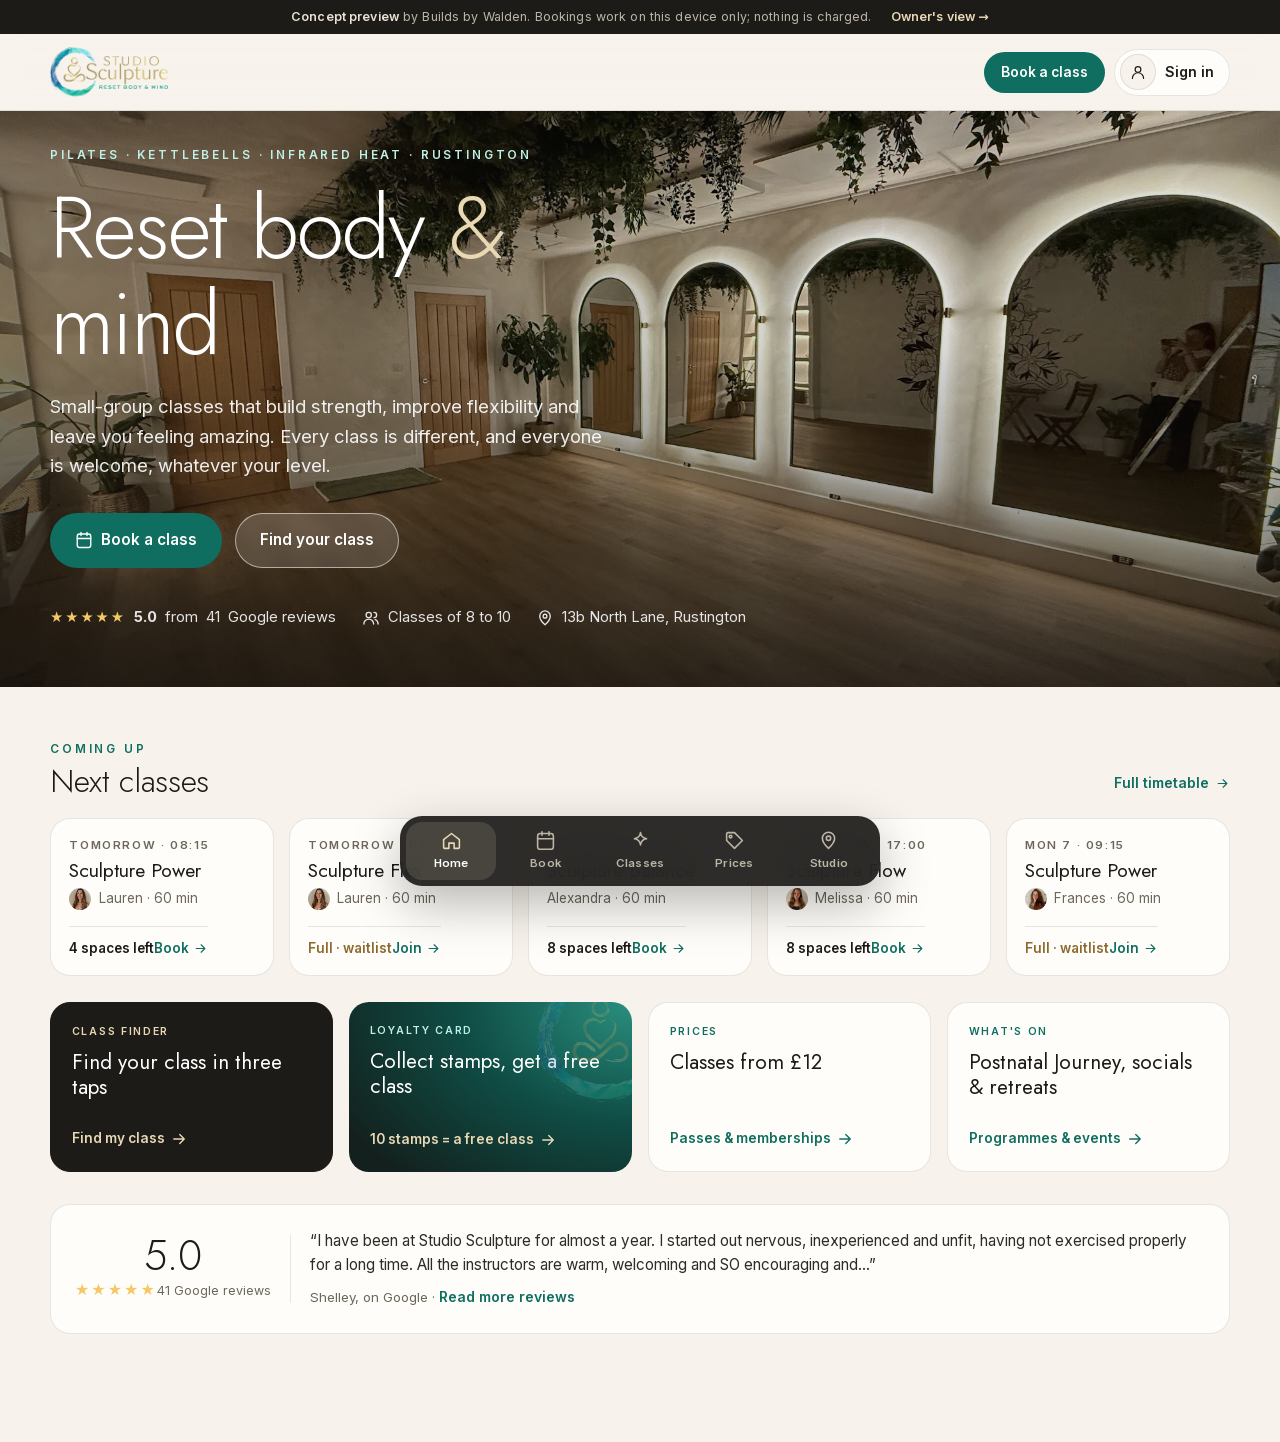
==== studio-sculpture/index.html @ 9a155e44 "Add Studio Sculpture concept preview (unlisted, noindex) Co-Authored-By: Claude Opus 5.5 <noreply@an" ====
<!doctype html>
<html lang="en-GB">
<head>
<meta charset="utf-8">
<meta name="viewport" content="width=device-width,initial-scale=1">
<meta name="robots" content="noindex, nofollow">
<title>Studio Sculpture | Pilates, Kettlebell &amp; Infrared Classes in Rustington</title>
<meta name="description" content="Small-group Pilates, kettlebell and infrared heat classes at Studio Sculpture, 13b North Lane, Rustington. Book online, track your loyalty card and find the right class for you.">
<meta name="theme-color" content="#f7f3ec">
<meta name="apple-mobile-web-app-capable" content="yes"><meta name="apple-mobile-web-app-status-bar-style" content="default"><meta name="apple-mobile-web-app-title" content="Sculpture">
<link rel="icon" href="img/favicon.png"><link rel="apple-touch-icon" href="img/icon-192.png"><link rel="manifest" href="manifest.webmanifest">
<link rel="preload" as="font" href="fonts/jost-latin.woff2" type="font/woff2" crossorigin><link rel="preload" as="font" href="fonts/inter-latin.woff2" type="font/woff2" crossorigin>
<link rel="preload" as="image" href="img/hero-sm.webp" media="(max-width:700px)"><link rel="preload" as="image" href="img/hero.webp" media="(min-width:701px)">
<link rel="stylesheet" href="fonts/fonts.css?v=8">
<link rel="stylesheet" href="styles.css?v=19">
</head>
<body class="tabbed">
<svg width="0" height="0" style="position:absolute" aria-hidden="true">
  <symbol id="i-cal" viewBox="0 0 24 24"><rect x="3" y="4" width="18" height="18" rx="3"/><path d="M16 2v4M8 2v4M3 10h18"/></symbol>
  <symbol id="i-pin" viewBox="0 0 24 24"><path d="M12 21s-7-6.2-7-11.5A7 7 0 0 1 19 9.5C19 14.8 12 21 12 21z"/><circle cx="12" cy="9.5" r="2.5"/></symbol>
  <symbol id="i-phone" viewBox="0 0 24 24"><path d="M5 4h4l2 5-2.5 1.5a11 11 0 0 0 5 5L15 13l5 2v4a2 2 0 0 1-2 2A16 16 0 0 1 3 6a2 2 0 0 1 2-2"/></symbol>
  <symbol id="i-mail" viewBox="0 0 24 24"><rect x="3" y="5" width="18" height="14" rx="2"/><path d="m3 7 9 6 9-6"/></symbol>
  <symbol id="i-flame" viewBox="0 0 24 24"><path d="M12 22c4 0 7-2.7 7-7 0-4.5-4-7-4-11-3 2-5 5-5 8-1.5-1-2-2.5-2-4C6 10 5 12.5 5 15c0 4.3 3 7 7 7z"/></symbol>
  <symbol id="i-users" viewBox="0 0 24 24"><circle cx="9" cy="8" r="3.5"/><path d="M2.5 20a6.5 6.5 0 0 1 13 0M16 4.5a3.5 3.5 0 0 1 0 7M21.5 20a6.5 6.5 0 0 0-4-6"/></symbol>
  <symbol id="i-gift" viewBox="0 0 24 24"><rect x="3" y="8" width="18" height="4" rx="1"/><path d="M12 8v13M5 12v9h14v-9M12 8S10.5 3 8 3.5 7 8 12 8zm0 0s1.5-5 4-4.5S17 8 12 8z"/></symbol>
  <symbol id="i-star" viewBox="0 0 24 24"><path d="m12 3 2.7 5.6 6.1.8-4.5 4.2 1.1 6-5.4-3-5.4 3 1.1-6L3.2 9.4l6.1-.8z"/></symbol>
  <symbol id="i-check" viewBox="0 0 24 24"><path d="m5 12 5 5 9-10"/></symbol>
  <symbol id="i-x" viewBox="0 0 24 24"><path d="M6 6l12 12M18 6 6 18"/></symbol>
  <symbol id="i-clock" viewBox="0 0 24 24"><circle cx="12" cy="12" r="9"/><path d="M12 7v5l3 2"/></symbol>
  <symbol id="i-arrow" viewBox="0 0 24 24"><path d="M5 12h14M13 6l6 6-6 6"/></symbol>
  <symbol id="i-insta" viewBox="0 0 24 24"><rect x="3" y="3" width="18" height="18" rx="5"/><circle cx="12" cy="12" r="4"/><circle cx="17.5" cy="6.5" r="1" fill="currentColor"/></symbol>
  <symbol id="i-baby" viewBox="0 0 24 24"><circle cx="12" cy="7" r="3.5"/><path d="M6 21v-3a6 6 0 0 1 12 0v3"/></symbol>
  <symbol id="i-wave" viewBox="0 0 24 24"><path d="M3 16c3 0 3-3 6-3s3 3 6 3 3-3 6-3M3 10c3 0 3-3 6-3s3 3 6 3 3-3 6-3"/></symbol>
  <symbol id="i-user" viewBox="0 0 24 24"><circle cx="12" cy="8.5" r="3.8"/><path d="M4.5 20.5a7.5 7.5 0 0 1 15 0"/></symbol>
  <symbol id="i-home" viewBox="0 0 24 24"><path d="M3 11 12 4l9 7v9a1 1 0 0 1-1 1h-5v-6H9v6H4a1 1 0 0 1-1-1z"/></symbol>
  <symbol id="i-spark" viewBox="0 0 24 24"><path d="M12 3c.6 4.2 2.8 6.4 7 7-4.2.6-6.4 2.8-7 7-.6-4.2-2.8-6.4-7-7 4.2-.6 6.4-2.8 7-7z"/></symbol>
  <symbol id="i-tag" viewBox="0 0 24 24"><path d="M3 12V4.5A1.5 1.5 0 0 1 4.5 3H12l9 9-9 9z"/><circle cx="7.5" cy="7.5" r="1.5"/></symbol>
  <symbol id="i-card" viewBox="0 0 24 24"><rect x="2.5" y="5" width="19" height="14" rx="3"/><circle cx="8" cy="12" r="2"/><circle cx="13" cy="12" r="2"/><path d="M18 11v2"/></symbol>
  <symbol id="i-info" viewBox="0 0 24 24"><path d="M4 21V8l8-5 8 5v13"/><path d="M9 21v-6h6v6"/></symbol>
</svg>

<div class="demo-bar"><span><b>Concept preview</b> by Builds by Walden<span class="hide-sm">. Bookings work on this device only; nothing is charged.</span></span><a href="admin.html">Owner's view →</a></div>

<header class="nav">
  <div class="container nav-inner">
    <a class="brand" href="#home" aria-label="Studio Sculpture home"><img src="img/logo.webp" alt="Studio Sculpture: reset body &amp; mind" width="1400" height="591"></a>
    <div class="nav-actions">
      <a class="btn btn-primary btn-sm" href="#book">Book a class</a>
      <button class="acct-btn" id="acct-btn" type="button"><span class="av" id="acct-av"><svg class="ic"><use href="#i-user"/></svg></span><span class="nm" id="acct-name">Sign in</span></button>
    </div>
  </div>
</header>

<main id="top">

<!-- HOME -->
<section class="page on" id="page-home" data-page="home">
<section class="hero short guest-only">
  <picture><source media="(max-width:700px)" srcset="img/hero-sm.webp"><img src="img/hero.webp" alt="Inside Studio Sculpture: white arches, hanging greenery and a warm wooden floor" fetchpriority="high" decoding="async"></picture>
  <div class="container hero-content">
    <span class="eyebrow">Pilates · Kettlebells · Infrared heat · Rustington</span>
    <h1>Reset body <em>&amp;</em> mind</h1>
    <p>Small-group classes that build strength, improve flexibility and leave you feeling amazing. Every class is different, and everyone is welcome, whatever your level.</p>
    <div class="hero-ctas"><a class="btn btn-primary" href="#book"><svg class="ic"><use href="#i-cal"/></svg>Book a class</a><a class="btn btn-light" href="#classes/finder">Find your class</a></div>
    <div class="hero-meta">
      <span><span class="stars">★★★★★</span> <b id="hero-rating">5.0</b> from <span id="hero-reviews">41</span> Google reviews</span>
      <span><svg class="ic"><use href="#i-users"/></svg>Classes of 8 to 10</span>
      <span><svg class="ic"><use href="#i-pin"/></svg>13b North Lane, Rustington</span>
    </div>
  </div>
</section>


  <section class="container welcome member-only" id="welcome" aria-label="Your studio"></section>

  <section class="container next" aria-label="Coming up">
    <div class="next-head"><div><span class="eyebrow">Coming up</span><h2>Next classes</h2></div><a class="more" href="#book">Full timetable <svg class="ic"><use href="#i-arrow"/></svg></a></div>
    <div class="next-row" id="next-row"></div>
  </section>
  <div class="container home-tiles guest-only">
    <a class="tile tile-dark" href="#classes/finder"><span class="eyebrow">Class finder</span><b>Find your class in three taps</b><span class="tile-go">Find my class <svg class="ic"><use href="#i-arrow"/></svg></span></a>
    <a class="tile tile-card" href="#prices" id="home-card"><span class="eyebrow" id="home-card-eyebrow">Loyalty card</span><b id="home-card-title">Collect stamps, get a free class</b><span class="tile-go" id="home-card-txt">10 stamps = a free class <svg class="ic"><use href="#i-arrow"/></svg></span></a>
    <a class="tile" href="#prices/packages"><span class="eyebrow">Prices</span><b>Classes from £12</b><span class="tile-go">Passes &amp; memberships <svg class="ic"><use href="#i-arrow"/></svg></span></a>
    <a class="tile" href="#studio/events"><span class="eyebrow">What's on</span><b>Postnatal Journey, socials &amp; retreats</b><span class="tile-go">Programmes &amp; events <svg class="ic"><use href="#i-arrow"/></svg></span></a>
  </div>
  <div class="container home-tiles two member-only">
    <a class="tile tile-dark" href="#classes/finder"><span class="eyebrow">Try something new</span><b>Find your next favourite class</b><span class="tile-go">Get a suggestion <svg class="ic"><use href="#i-arrow"/></svg></span></a>
    <a class="tile" href="#studio/events"><span class="eyebrow">What's on</span><b>Postnatal Journey, socials &amp; retreats</b><span class="tile-go">Programmes &amp; events <svg class="ic"><use href="#i-arrow"/></svg></span></a>
  </div>
  <div class="container guest-only"><div class="home-review" id="home-review"></div></div>
</section>

<!-- BOOK -->
<section class="page" id="page-book" data-page="book">
  <div class="container page-pad">
    <div class="sec-head"><span class="eyebrow">Timetable</span><h1 class="page-title">Book your next session</h1><p class="lead">Live spaces for the next two weeks. Classes fill fast, so if one's full, join the waitlist and we'll move you in if a space opens.</p></div>
    
    <div class="tt-days" id="tt-days"></div>
    <div class="filters" id="tt-filters"></div>
    <div class="tt-list" id="tt-list"></div>
  </div>
</section>

<!-- CLASSES -->
<section class="page" id="page-classes" data-page="classes">
  <div class="container page-pad">
    <div class="sec-head"><span class="eyebrow">Classes</span><h1 class="page-title">Something for every body</h1><p class="lead">No two sessions are ever the same. Pilates-inspired flow, kettlebell strength, and full-body burns under infrared heat, all in small groups.</p></div>
    
    <button class="quiz-cta" id="quiz-open" type="button"><span class="qc-ic"><svg class="ic"><use href="#i-spark"/></svg></span><span><b>Not sure where to start?</b><small>Find your class in three taps</small></span><svg class="ic qc-arrow"><use href="#i-arrow"/></svg></button>
    <div class="filters" id="class-filters"></div>
    <div class="class-grid" id="class-grid"></div>
  </div>
</section>

<!-- PRICES & REWARDS -->
<section class="page" id="page-prices" data-page="prices">
  <div class="container page-pad">
    <div class="sec-head"><span class="eyebrow">Prices &amp; rewards</span><h1 class="page-title">Simple, honest prices</h1><p class="lead">Pay as you go and collect stamps, or save with a package. Cancel up to 12 hours before a class and the credit is yours to use again.</p></div>
    <div class="seg" id="rw-tabs"><button data-rw="single" class="on" type="button">Pay as you go</button><button data-rw="package" type="button">Packages</button></div>

    <div class="rw on" data-rw="single"><div class="loyal">
      <div>
        <div class="payg"><div><h3>Single class</h3><small>Any class on the timetable</small></div><div class="amt">£12</div></div>
        <div class="perks">
          <div class="perk"><div class="pi"><svg class="ic"><use href="#i-star"/></svg></div><div><b>A stamp every class</b><span>Added to your digital card the moment you book.</span></div></div>
          <div class="perk"><div class="pi"><svg class="ic"><use href="#i-gift"/></svg></div><div><b id="loy-reward">10 stamps = a free class</b><span>Use it on any class you like.</span></div></div>
          <div class="perk"><div class="pi"><svg class="ic"><use href="#i-users"/></svg></div><div><b>Bring a friend</b><span id="loy-ref">Share your code and you'll get a free class when your friend books their first class.</span></div></div>
        </div>
        <div class="row" style="margin-top:1.6rem"><a class="btn btn-primary" href="#book">Book a class</a><button class="btn btn-ghost" id="loy-cta" type="button">Create your free account</button></div>
      </div>
      <div><div class="lcard" id="showcase-card"></div></div>
    </div></div>

    <div class="rw" data-rw="package">
      <div class="price-grid pk" id="price-grid"></div>
      <div class="perk" style="margin-top:1.6rem"><div class="pi"><svg class="ic"><use href="#i-users"/></svg></div><div><b>Bring a friend</b><span id="loy-ref2">Share your code and you'll get a free class when your friend books their first class.</span></div></div>
    </div>
    <p class="price-note">Sculpture Junior classes are £11. Gift a pass to someone you love: ask us at the studio.</p>
  </div>
</section>

<!-- MY CARD (signed in) -->
<section class="page" id="page-me" data-page="me">
  <div class="container page-pad" id="me"></div>
</section>

<!-- STUDIO -->
<section class="page" id="page-studio" data-page="studio">
  <div class="container page-pad">
    <div class="sec-head"><span class="eyebrow">The studio</span><h1 class="page-title">Studio Sculpture</h1></div>
    <div class="subtabs" id="subtabs"><button data-sub="story" class="on" type="button">Our story</button><button data-sub="team" type="button">Team</button><button data-sub="events" type="button">Events</button><button data-sub="reviews" type="button">Reviews</button><button data-sub="visit" type="button">Visit &amp; FAQ</button></div>
    <div class="sub on" data-sub="story">
      <div class="about">
        <div class="about-photos">
          <img class="a1" src="img/teaching.webp" alt="An instructor leading a class with the doors open onto the field" loading="lazy">
          <img class="a2" src="img/mirror-kettlebells.webp" alt="Members lifting kettlebells by the arched mirrors" loading="lazy">
        </div>
        <div>
          <span class="eyebrow">Our story</span>
          <h2 style="font-size:clamp(2rem,4vw,2.9rem);font-weight:300">Move better, feel better</h2>
          <div class="gold-rule"></div>
          <p class="lead">Studio Sculpture was created by Fran after having her three children, when the gym had started to feel like something she had to do. She trained in Pilates and kettlebells to build a method that combines strength, control and flow.</p>
          <blockquote>“It began with free sessions on the beach, and grew into the studio and community it is today. To go from I have to, to I want to.”</blockquote>
          <div class="stat-row">
            <div class="stat"><b id="stat-members">864</b><span>Happy members</span></div>
            <div class="stat"><b id="stat-classes">14</b><span>Class types</span></div>
            <div class="stat"><b>5.0</b><span>On Google</span></div>
          </div>
        </div>
      </div>
      <div class="gallery">
        <img class="g-studio" src="img/hero.webp" alt="The studio's white arches and greenery" loading="lazy">
        <img class="g-lunge" src="img/class-outside.webp" alt="A class lunging with the studio doors open" loading="lazy">
        <img class="g-park" src="img/park-flow.webp" alt="Members flowing on mats outside" loading="lazy">
        <img class="g-floor" src="img/group-floor.webp" alt="Members stretching on the studio floor" loading="lazy">
      </div>
    </div>
    <div class="sub" data-sub="team"><div class="sec-head center"><span class="eyebrow">Meet the team</span><h2>Friendly, knowledgeable, encouraging</h2><p class="lead">Our instructors will support, guide and encourage you throughout your journey.</p></div>
    <div class="team" id="team-grid"></div></div>
    <div class="sub" data-sub="events"><div class="sec-head"><span class="eyebrow">Programmes &amp; events</span><h2>More than a class</h2><p class="lead">From our six-week Postnatal Journey to Soulful Socials and retreats, there's always something happening at the studio.</p></div>
    <div class="events" id="events-grid"></div></div>
    <div class="sub" data-sub="reviews"><div class="sec-head" style="display:flex;justify-content:space-between;align-items:flex-end;gap:1.5rem;flex-wrap:wrap">
      <div><span class="eyebrow">Reviews</span><h2>“My happy place”</h2></div>
      <span class="g-badge"><span class="g">G</span><span><span class="stars">★★★★★</span> <b>5.0</b> · <span id="rev-count">41</span> Google reviews</span></span>
    </div>
    <div class="reviews" id="reviews-grid"></div></div>
    <div class="sub" data-sub="visit"><div class="visit" id="visit">
      <div class="visit-card">
        <h3>Visit the studio</h3>
        <div class="visit-row"><svg class="ic"><use href="#i-pin"/></svg><div><b>13b North Lane</b><br>Rustington, Littlehampton BN16 3PF<br><a id="maps-link" target="_blank" rel="noopener" href="#">Open in Google Maps</a></div></div>
        <div class="visit-row"><svg class="ic"><use href="#i-phone"/></svg><a href="tel:07960862920">07960 862920</a></div>
        <div class="visit-row"><svg class="ic"><use href="#i-mail"/></svg><a href="mailto:ssculpture24@gmail.com">ssculpture24@gmail.com</a></div>
        <div class="visit-row"><svg class="ic"><use href="#i-insta"/></svg><a href="https://www.instagram.com/ssculpture__" target="_blank" rel="noopener">@ssculpture__</a></div>
        <h3 style="margin-top:1.4rem;font-size:1.2rem">Opening hours</h3>
        <table class="hours" id="hours"></table>
      </div>
      <div class="map"><iframe title="Map of Studio Sculpture" loading="lazy" referrerpolicy="no-referrer-when-downgrade" src="https://www.google.com/maps?q=Studio+Sculpture,+13b+North+Ln,+Rustington+BN16+3PF&output=embed"></iframe></div>
    </div><div style="margin-top:3rem"><div class="faq" id="faq"><div class="sec-head"><span class="eyebrow">Good to know</span><h2>Your questions</h2></div></div>
    </div></div>
  </div>
  <footer class="site">
  <div class="container">
    <div class="cols">
      <div><img src="img/logo.webp" alt="Studio Sculpture"><p>Pilates, kettlebell and infrared heat classes in Rustington. Reset body &amp; mind.</p></div>
      <div><h4>Studio</h4><p>13b North Lane<br>Rustington BN16 3PF</p><p style="margin-top:.6rem"><a href="tel:07960862920">07960 862920</a><br><a href="mailto:ssculpture24@gmail.com">ssculpture24@gmail.com</a></p></div>
      <div><h4>Explore</h4><p><a href="#book">Timetable</a><br><a href="#prices">Pricing</a><br><a href="#prices">Loyalty card</a><br><a href="#studio/events">Programmes &amp; events</a></p></div>
    </div>
    <div class="fine"><span>© <span id="yr"></span> Studio Sculpture</span><span>Concept by Builds by Walden</span></div>
  </div>
</footer>
</section>
</main>

<nav class="tabbar" id="tabbar" aria-label="Sections"></nav>

<div class="scrim" id="scrim"></div>
<div class="modal" id="modal" role="dialog" aria-modal="true"></div>
<div class="toast" id="toast"></div>

<script src="data.js?v=8"></script>
<script src="store.js?v=11"></script>
<script src="app.js?v=16"></script>
<script>
/* if a script failed to load or run (patchy Wi-Fi, a stale copy), reload once, then offer a button */
(function(){try{if(window.__ss){sessionStorage.removeItem("ss-boot");return}if(!sessionStorage.getItem("ss-boot")){sessionStorage.setItem("ss-boot","1");location.reload();return}}catch(e){}
var d=document.createElement("div");d.className="boot-err";d.innerHTML="Something didn’t load properly. <a href=\"#\">Tap to reload</a>";d.querySelector("a").onclick=function(e){e.preventDefault();try{sessionStorage.removeItem("ss-boot")}catch(x){}location.reload()};document.body.appendChild(d)})();
</script>
</body>
</html>
---- studio-sculpture/fonts/fonts.css ----
@font-face{font-family:'Inter';font-style:normal;font-weight:400 700;font-display:swap;src:url(inter-latin.woff2) format('woff2');unicode-range:U+0000-00FF, U+0131, U+0152-0153, U+02BB-02BC, U+02C6, U+02DA, U+02DC, U+0304, U+0308, U+0329, U+2000-206F, U+20AC, U+2122, U+2191, U+2193, U+2212, U+2215, U+FEFF, U+FFFD}
@font-face{font-family:'Jost';font-style:normal;font-weight:300 600;font-display:swap;src:url(jost-latin.woff2) format('woff2');unicode-range:U+0000-00FF, U+0131, U+0152-0153, U+02BB-02BC, U+02C6, U+02DA, U+02DC, U+0304, U+0308, U+0329, U+2000-206F, U+20AC, U+2122, U+2191, U+2193, U+2212, U+2215, U+FEFF, U+FFFD}
---- studio-sculpture/styles.css ----
/* Studio Sculpture concept: colours from their logo (gold wordmark, teal brushstroke) and their studio (ivory walls, warm wood, greenery) */
:root{
  --ivory:#f7f3ec; --paper:#fffdf9; --sand:#efe6d8; --stone:#e4d9c6;
  --ink:#1c1b18; --text:#2f2c26; --muted:#6c665b; --line:rgba(28,27,24,.1);
  --gold:#b9975a; --gold-deep:#8a6a2e; --gold-soft:#e8d8b4;
  --teal:#2bb39b; --teal-deep:#0f6e60; --teal-soft:#dff3ee;
  --heat:#d9622b; --heat-soft:#fbe7dc;
  --radius:18px; --shadow:0 18px 50px rgba(28,27,24,.10); --max:1180px;
}
*{box-sizing:border-box;margin:0;padding:0}
html{scroll-behavior:smooth;scroll-padding-top:84px}
body{font-family:"Inter",system-ui,sans-serif;color:var(--text);background:var(--ivory);line-height:1.6;font-size:16px;-webkit-font-smoothing:antialiased}
img{max-width:100%;display:block}
a{color:inherit}
button{font:inherit;cursor:pointer}
h1,h2,h3,h4{font-family:"Jost",sans-serif;color:var(--ink);font-weight:400;line-height:1.12;letter-spacing:-.01em}
.container{width:min(var(--max),100% - 40px);margin-inline:auto}
.eyebrow{display:inline-block;font-size:.74rem;letter-spacing:.24em;text-transform:uppercase;color:var(--teal-deep);font-weight:600;margin-bottom:.9rem}
.lead{font-size:1.08rem;color:var(--muted);max-width:640px}
.section{padding:clamp(4rem,9vw,7rem) 0}
.sec-head{margin-bottom:2.6rem}
.sec-head.center{text-align:center}.sec-head.center .lead{margin-inline:auto}
.sec-head h2{font-size:clamp(2rem,4.2vw,3rem);font-weight:300;margin-bottom:.8rem}
.gold-rule{width:56px;height:1px;background:var(--gold);margin:1.2rem 0}
.center .gold-rule{margin-inline:auto}

/* buttons */
.btn{display:inline-flex;align-items:center;justify-content:center;gap:.5rem;padding:.9rem 1.5rem;border-radius:999px;border:1px solid transparent;font-weight:600;font-size:.95rem;text-decoration:none;transition:transform .15s,box-shadow .2s,background .2s,color .2s;min-height:46px;white-space:nowrap}
.btn:hover{transform:translateY(-1px)}
.btn-primary{background:var(--teal-deep);color:#fff}.btn-primary:hover{background:#0b5a4f;box-shadow:0 10px 24px rgba(15,110,96,.25)}
.btn-dark{background:var(--ink);color:#fff}.btn-dark:hover{background:#000}
.btn-ghost{background:transparent;border-color:rgba(28,27,24,.22);color:var(--ink)}.btn-ghost:hover{border-color:var(--ink)}
.btn-light{background:rgba(255,255,255,.14);border-color:rgba(255,255,255,.55);color:#fff;backdrop-filter:blur(6px)}.btn-light:hover{background:rgba(255,255,255,.25)}
.btn-gold{background:var(--gold);color:#fff}.btn-gold:hover{background:var(--gold-deep)}
.btn-sm{padding:.55rem 1rem;min-height:38px;font-size:.86rem}
.btn[disabled]{opacity:.45;cursor:not-allowed;transform:none;box-shadow:none}
.ic{width:18px;height:18px;flex:none;stroke:currentColor;fill:none;stroke-width:1.8;stroke-linecap:round;stroke-linejoin:round}

/* demo ribbon */
.demo-bar{background:var(--ink);color:#bdb5a6;font-size:.78rem;padding:.45rem 1rem;display:flex;justify-content:center;align-items:center;gap:1.2rem;letter-spacing:.01em;white-space:nowrap}
@media (max-width:640px){.demo-bar{font-size:.72rem;justify-content:space-between;gap:.6rem;padding:.4rem .9rem}}
.demo-bar b{color:#e9e2d3;font-weight:600}
.demo-bar a{color:var(--gold-soft);font-weight:600;text-decoration:none;white-space:nowrap}

/* header */
.nav{position:sticky;top:0;z-index:40;background:rgba(247,243,236,.88);backdrop-filter:blur(14px);border-bottom:1px solid var(--line)}
.nav-inner{display:flex;align-items:center;justify-content:space-between;height:76px;gap:1rem}
.brand img{height:50px;width:auto}
.links{display:flex;align-items:center;gap:1.6rem}
.links a{text-decoration:none;font-size:.92rem;color:var(--text);font-weight:500}
.links a:hover{color:var(--teal-deep)}
.nav-actions{display:flex;align-items:center;gap:.6rem}
.acct-btn{display:inline-flex;align-items:center;gap:.5rem;border:1px solid var(--line);background:var(--paper);border-radius:999px;padding:.45rem .9rem .45rem .5rem;font-weight:600;font-size:.88rem;color:var(--ink);min-height:42px}
.acct-btn .av{width:30px;height:30px;border-radius:50%;background:var(--teal-soft);color:var(--teal-deep);display:grid;place-items:center;font-family:"Jost";font-weight:500}
.acct-btn .stamp-count{background:var(--gold-soft);color:var(--gold-deep);border-radius:999px;padding:.05rem .5rem;font-size:.75rem}
.burger{display:none;background:none;border:0;width:44px;height:44px}
.burger span{display:block;height:2px;margin:6px 10px;background:var(--ink);border-radius:2px}

/* hero */
.hero{position:relative;min-height:min(88vh,820px);display:flex;align-items:flex-end;color:#fff;overflow:hidden;background:#2f3a35}
.hero picture,.hero picture img{position:absolute;inset:0;width:100%;height:100%;object-fit:cover}
.hero::after{content:"";position:absolute;inset:0;background:linear-gradient(180deg,rgba(20,18,14,.15) 0%,rgba(20,18,14,.15) 40%,rgba(20,18,14,.72) 100%),linear-gradient(90deg,rgba(20,18,14,.45),transparent 65%)}
.hero-content{position:relative;z-index:2;padding:0 0 clamp(3rem,7vw,5.5rem)}
.hero .eyebrow{color:#bff0e5}
.hero h1{color:#fff;font-size:clamp(2.8rem,7vw,5.4rem);font-weight:300;letter-spacing:-.02em;max-width:12ch}
.hero h1 em{font-style:normal;color:var(--gold-soft)}
.hero p{font-size:1.15rem;max-width:560px;margin:1.2rem 0 2rem;color:rgba(255,255,255,.9)}
.hero-ctas{display:flex;flex-wrap:wrap;gap:.8rem}
.hero-meta{display:flex;flex-wrap:wrap;gap:1.6rem;margin-top:2.4rem;font-size:.92rem;color:rgba(255,255,255,.88)}
.hero-meta span{display:inline-flex;align-items:center;gap:.5rem}
.stars{color:#f4c867;letter-spacing:2px}

/* coming up: the next classes as cards */
.next{padding-top:clamp(2rem,4vw,3rem)}
.next-head{display:flex;justify-content:space-between;align-items:flex-end;gap:1rem;margin-bottom:1.1rem}
.next-head h2{font-size:clamp(1.5rem,3vw,2rem);font-weight:300}
.next-head .eyebrow{margin-bottom:.3rem}
.more{display:inline-flex;align-items:center;gap:.35rem;color:var(--teal-deep);font-weight:600;font-size:.88rem;text-decoration:none;white-space:nowrap;padding-bottom:.35rem}
.more .ic{width:15px;height:15px}
.next-row{display:grid;grid-auto-flow:column;grid-auto-columns:minmax(0,1fr);gap:.9rem}
.next-card{display:flex;flex-direction:column;gap:.3rem;text-align:left;background:var(--paper);border:1px solid var(--line);border-radius:20px;padding:1.1rem 1.15rem 1rem;color:inherit;min-width:0;transition:transform .2s,box-shadow .2s,border-color .2s}
.next-card:hover{transform:translateY(-3px);box-shadow:var(--shadow);border-color:transparent}
.nc-when{font-size:.72rem;letter-spacing:.14em;text-transform:uppercase;font-weight:600;color:var(--muted)}
.next-card.today .nc-when{color:var(--teal-deep)}
.next-card b{font-family:"Jost";font-weight:400;font-size:1.22rem;color:var(--ink);line-height:1.2;display:-webkit-box;-webkit-line-clamp:2;-webkit-box-orient:vertical;overflow:hidden}
.nc-who{display:flex;align-items:center;gap:.45rem;font-size:.84rem;color:var(--muted)}
.nc-who img{width:22px;height:22px;border-radius:50%;object-fit:cover}
.nc-foot{display:flex;justify-content:space-between;align-items:center;margin-top:auto;padding-top:.7rem;border-top:1px solid var(--line);font-size:.84rem}
.nc-who{margin-bottom:.7rem}
.nc-left{font-weight:600;color:var(--ink)}.nc-left.low{color:#a2441a}.nc-left.full{color:var(--gold-deep)}
.nc-go{display:inline-flex;align-items:center;gap:.25rem;color:var(--teal-deep);font-weight:600}
.nc-go .ic{width:15px;height:15px}

/* about */
.about{display:grid;grid-template-columns:1fr 1.05fr;gap:clamp(2rem,6vw,5rem);align-items:center}
.about-photos{position:relative;aspect-ratio:4/5}
.about-photos img{position:absolute;border-radius:var(--radius);object-fit:cover;box-shadow:var(--shadow)}
.about-photos .a1{inset:0 22% 18% 0;width:78%;height:82%}
.about-photos .a2{right:0;bottom:0;width:48%;height:52%;border:6px solid var(--ivory)}
.about blockquote{font-family:"Jost";font-size:1.35rem;font-weight:300;color:var(--ink);border-left:1px solid var(--gold);padding-left:1.2rem;margin:1.6rem 0}
.stat-row{display:flex;gap:2.4rem;margin-top:2rem;flex-wrap:wrap}
.stat b{display:block;font-family:"Jost";font-size:2.4rem;font-weight:300;color:var(--ink);line-height:1}
.stat span{font-size:.82rem;color:var(--muted);letter-spacing:.06em;text-transform:uppercase}

/* class finder quiz */
.quiz-cta{display:flex;align-items:center;gap:.9rem;width:100%;text-align:left;background:var(--ink);color:#ece6da;border:0;border-radius:18px;padding:.9rem 1.1rem;margin-bottom:1.4rem;position:relative;overflow:hidden}
.quiz-cta::after{content:"";position:absolute;right:-40px;top:-50px;width:170px;height:170px;background:url(img/mark.webp) center/contain no-repeat;opacity:.14}
.quiz-cta .qc-ic{width:40px;height:40px;border-radius:12px;background:rgba(232,216,180,.16);color:var(--gold-soft);display:grid;place-items:center;flex:none}
.quiz-cta b{display:block;color:#fff;font-weight:600;font-size:.95rem}.quiz-cta small{color:#bdb5a6;font-size:.84rem}
.quiz-cta .qc-arrow{margin-left:auto;color:var(--gold-soft);position:relative}
.modal.dark{background:var(--ink);color:#ece6da}
.modal.dark .x{background:rgba(255,255,255,.1);color:#fff}
.modal.dark h3{color:#fff}.modal.dark .muted{color:#bdb5a6}.modal.dark .eyebrow{color:var(--gold-soft)}
.quiz{position:relative;background:rgba(255,255,255,.05);border:1px solid rgba(255,255,255,.12);border-radius:20px;padding:1.5rem}
.quiz h3{color:#fff;font-size:1.25rem;margin-bottom:1rem;font-weight:400}
.quiz-opts{display:grid;gap:.6rem}
.quiz-opt{text-align:left;border:1px solid rgba(255,255,255,.18);background:transparent;color:#f1ece2;border-radius:12px;padding:.85rem 1rem;transition:.15s}
.quiz-opt:hover{border-color:var(--gold-soft);background:rgba(232,216,180,.08)}
.quiz-steps{display:flex;gap:6px;margin-bottom:1rem}
.quiz-steps i{height:3px;flex:1;border-radius:2px;background:rgba(255,255,255,.15)}
.quiz-steps i.on{background:var(--gold)}
.quiz-result .match{display:flex;gap:1rem;align-items:flex-start;background:rgba(255,255,255,.06);border-radius:14px;padding:1rem;margin:.8rem 0}
.quiz-result .match b{color:#fff;font-family:"Jost";font-weight:500;font-size:1.1rem}
.quiz-result small{color:#bdb5a6}

/* classes */
.filters{display:flex;flex-wrap:wrap;gap:.5rem;margin-bottom:1.8rem}
.chip{border:1px solid var(--line);background:var(--paper);border-radius:999px;padding:.5rem 1rem;font-size:.88rem;font-weight:500;color:var(--text);min-height:40px}
.chip.on{background:var(--ink);color:#fff;border-color:var(--ink)}
.class-grid{display:grid;grid-template-columns:repeat(3,1fr);gap:1.2rem}
.class-card{background:var(--paper);border:1px solid var(--line);border-radius:var(--radius);padding:1.5rem;display:flex;flex-direction:column;gap:.7rem;cursor:pointer;transition:transform .2s,box-shadow .2s,border-color .2s;text-align:left;color:inherit}
.class-card:hover{transform:translateY(-3px);box-shadow:var(--shadow);border-color:transparent}
.class-card h3{font-size:1.35rem;font-weight:400}
.class-card p{font-size:.92rem;color:var(--muted);flex:1;display:-webkit-box;-webkit-line-clamp:4;-webkit-box-orient:vertical;overflow:hidden}
.class-meta{display:flex;align-items:center;justify-content:space-between;gap:.6rem;font-size:.8rem;color:var(--muted);border-top:1px solid var(--line);padding-top:.8rem}
.badge{display:inline-flex;align-items:center;gap:.3rem;font-size:.72rem;font-weight:600;letter-spacing:.04em;text-transform:uppercase;border-radius:999px;padding:.25rem .6rem;background:var(--teal-soft);color:var(--teal-deep)}
.badge.heat{background:var(--heat-soft);color:#a2441a}
.badge.mums{background:#f7e4ef;color:#9b2c66}
.badge.online{background:#e3ecfa;color:#2a5aa8}
.badge.gold{background:var(--gold-soft);color:var(--gold-deep)}
.intensity{display:inline-flex;gap:3px;align-items:center}
.intensity i{width:14px;height:5px;border-radius:3px;background:var(--stone)}
.intensity i.on{background:var(--gold)}

/* timetable */
.tt-days{display:flex;gap:.5rem;overflow-x:auto;padding-bottom:.4rem;margin-bottom:1.4rem;scrollbar-width:thin}
.tt-day{flex:none;border:1px solid var(--line);background:var(--paper);border-radius:16px;padding:.6rem .9rem;min-width:74px;text-align:center;color:var(--text)}
.tt-day b{display:block;font-family:"Jost";font-size:1.35rem;font-weight:400;color:var(--ink);line-height:1.1}
.tt-day small{font-size:.72rem;letter-spacing:.12em;text-transform:uppercase;color:var(--muted)}
.tt-day.on{background:var(--ink);border-color:var(--ink)}.tt-day.on b,.tt-day.on small{color:#fff}
.tt-day.today small{color:var(--teal-deep)}.tt-day.on.today small{color:#bff0e5}
.tt-list{display:grid;gap:.7rem}
.slot{display:grid;grid-template-columns:96px 1fr auto;gap:1.2rem;align-items:center;background:var(--paper);border:1px solid var(--line);border-radius:16px;padding:1rem 1.2rem;transition:border-color .2s}
.slot:hover{border-color:rgba(28,27,24,.22)}
.slot .time b{display:block;font-family:"Jost";font-size:1.35rem;font-weight:400;color:var(--ink)}
.slot .time small{color:var(--muted);font-size:.8rem}
.slot h4{font-size:1.12rem;font-weight:500;margin-bottom:.15rem}
.slot .who{display:flex;align-items:center;gap:.5rem;font-size:.85rem;color:var(--muted);flex-wrap:wrap}
.slot .who img{width:26px;height:26px;border-radius:50%;object-fit:cover}
.slot .right{display:flex;align-items:center;gap:1rem}
.spaces{font-size:.82rem;text-align:right;min-width:92px}
.spaces b{display:block;font-weight:600;color:var(--ink)}
.spaces .bar{height:4px;border-radius:2px;background:var(--stone);margin-top:.35rem;overflow:hidden}
.spaces .bar i{display:block;height:100%;background:var(--teal)}
.spaces.low b{color:#a2441a}.spaces.low .bar i{background:var(--heat)}
.slot.past{opacity:.5}
.slot.mine{border-color:var(--teal);background:linear-gradient(90deg,var(--teal-soft),var(--paper) 40%)}
.tt-empty{padding:2.5rem;text-align:center;color:var(--muted);background:var(--paper);border-radius:16px;border:1px dashed var(--line)}

/* pricing */
.price-grid{display:grid;grid-template-columns:repeat(4,1fr);gap:1.1rem;align-items:stretch}
.price{background:var(--paper);border:1px solid var(--line);border-radius:22px;padding:1.8rem 1.5rem;display:flex;flex-direction:column;gap:.8rem;position:relative}
.price.feature{background:var(--ink);color:#e8e1d3;border-color:var(--ink)}
.price.feature h3,.price.feature .amt{color:#fff}
.price h3{font-size:1.2rem;font-weight:500}
.price .amt{font-family:"Jost";font-size:2.6rem;font-weight:300;color:var(--ink);line-height:1}
.price .amt small{font-size:.95rem;color:var(--muted)}
.price.feature .amt small{color:#bdb5a6}
.price ul{list-style:none;display:grid;gap:.45rem;font-size:.9rem;flex:1}
.price li{display:flex;gap:.5rem}
.price li::before{content:"";width:16px;height:16px;flex:none;margin-top:3px;border-radius:50%;background:var(--teal-soft) url("data:image/svg+xml,%3Csvg xmlns='http://www.w3.org/2000/svg' viewBox='0 0 24 24' fill='none' stroke='%230f6e60' stroke-width='3' stroke-linecap='round' stroke-linejoin='round'%3E%3Cpath d='M6 12l4 4 8-8'/%3E%3C/svg%3E") center/11px no-repeat}
.price.feature li::before{background:rgba(255,255,255,.12) url("data:image/svg+xml,%3Csvg xmlns='http://www.w3.org/2000/svg' viewBox='0 0 24 24' fill='none' stroke='%23e8d8b4' stroke-width='3' stroke-linecap='round' stroke-linejoin='round'%3E%3Cpath d='M6 12l4 4 8-8'/%3E%3C/svg%3E") center/11px no-repeat}
.price .tag{position:absolute;top:-12px;left:1.5rem}
.price-note{text-align:center;color:var(--muted);font-size:.88rem;margin-top:1.4rem}

/* loyalty showcase */
.loyal{display:grid;grid-template-columns:1fr 1fr;gap:clamp(2rem,6vw,5rem);align-items:center}
.lcard{position:relative;border-radius:26px;padding:1.6rem;color:#fff;background:radial-gradient(120% 140% at 100% 0%,#2a8f7f 0%,#0f4d45 45%,#13201d 100%);box-shadow:0 30px 70px rgba(15,77,69,.35);overflow:hidden;aspect-ratio:1.6/1;display:flex;flex-direction:column;justify-content:space-between;max-width:520px}
.lcard::before{content:"";position:absolute;right:-60px;top:-60px;width:240px;height:240px;background:url(img/mark.webp) center/contain no-repeat;opacity:.16}
.lcard .top{display:flex;justify-content:space-between;align-items:flex-start;position:relative}
.lcard .top b{font-family:"Jost";font-weight:400;font-size:1.15rem;letter-spacing:.02em}
.lcard .top small{display:block;color:#bfe5dd;font-size:.78rem;letter-spacing:.14em;text-transform:uppercase}
.stamps{display:grid;grid-template-columns:repeat(5,1fr);gap:.6rem;position:relative}
.stamp{aspect-ratio:1;border-radius:50%;border:1.5px dashed rgba(255,255,255,.35);display:grid;place-items:center;position:relative}
.stamp.on{border:0;background:rgba(232,216,180,.16)}
.stamp.on::after{content:"";position:absolute;inset:10%;background:url(img/mark.webp) center/contain no-repeat;filter:drop-shadow(0 2px 4px rgba(0,0,0,.3))}
.stamp.reward{border-color:var(--gold-soft)}
.stamp.reward::before{content:"FREE";font-size:.62rem;letter-spacing:.12em;color:var(--gold-soft);font-weight:700}
.stamp.reward.on::before{content:""}
.stamp.new{animation:stampIn .7s cubic-bezier(.2,1.6,.4,1)}
@keyframes stampIn{0%{transform:scale(2.2) rotate(-25deg);opacity:0}60%{opacity:1}100%{transform:scale(1) rotate(0)}}
.lcard .foot{display:flex;justify-content:space-between;font-size:.82rem;color:#cfe9e3;position:relative}
.perks{display:grid;gap:1rem;margin-top:1.6rem}
.perk{display:flex;gap:1rem;align-items:flex-start}
.perk .pi{width:44px;height:44px;border-radius:12px;background:var(--gold-soft);color:var(--gold-deep);display:grid;place-items:center;flex:none}
.perk b{display:block;color:var(--ink);font-weight:600}
.perk span{font-size:.92rem;color:var(--muted)}

/* events */
.events{display:grid;grid-template-columns:repeat(3,1fr);gap:1.2rem}
.event{border-radius:var(--radius);background:var(--paper);border:1px solid var(--line);padding:1.6rem;display:flex;flex-direction:column;gap:.6rem}
.event h3{font-size:1.25rem;font-weight:400}
.event .when{font-size:.82rem;color:var(--teal-deep);font-weight:600;letter-spacing:.04em}
.event p{font-size:.92rem;color:var(--muted);flex:1}

/* team */
.team{display:flex;flex-wrap:wrap;justify-content:center;gap:1.2rem}
.member{width:calc((100% - 4.8rem)/5)}
.member{text-align:center}
.member img,.member .ph{width:100%;aspect-ratio:4/5;object-fit:cover;border-radius:var(--radius);margin-bottom:.8rem;background:var(--sand)}
.member .ph{display:grid;place-items:center;font-family:"Jost";font-size:2.4rem;color:var(--gold-deep)}
.member b{display:block;font-family:"Jost";font-weight:500;color:var(--ink);font-size:1.05rem}
.member span{font-size:.82rem;color:var(--muted)}

/* gallery: one big studio shot, one tall, two stacked; even gaps all round */
.gallery{display:grid;grid-template-columns:2fr 1fr 1fr;grid-template-rows:250px 250px;gap:1rem;margin-top:3rem}
.gallery img{width:100%;height:100%;object-fit:cover;border-radius:var(--radius);background:var(--sand)}
.g-studio{grid-column:1;grid-row:1/3}
.g-lunge{grid-column:2;grid-row:1/3;object-position:35% center}
.g-park{grid-column:3;grid-row:1;object-position:center 60%}
.g-floor{grid-column:3;grid-row:2;object-position:center 65%}

/* reviews */
.reviews{display:grid;grid-template-columns:repeat(3,1fr);gap:1.2rem}
.review{background:var(--paper);border:1px solid var(--line);border-radius:var(--radius);padding:1.6rem;display:flex;flex-direction:column;gap:.8rem}
.review p{font-size:.95rem;color:var(--text);flex:1}
.review footer{display:flex;align-items:center;justify-content:space-between;font-size:.85rem;color:var(--muted)}
.review footer b{color:var(--ink)}
.g-badge{display:inline-flex;align-items:center;gap:.6rem;background:var(--paper);border:1px solid var(--line);border-radius:999px;padding:.5rem 1rem .5rem .5rem}
.g-badge .g{width:30px;height:30px;border-radius:50%;background:#fff;display:grid;place-items:center;font-weight:700;color:#4285f4;box-shadow:0 1px 3px rgba(0,0,0,.12)}

/* faq + visit */
.faq details{border-bottom:1px solid var(--line);padding:1.1rem 0}
.faq summary{cursor:pointer;list-style:none;font-family:"Jost";font-size:1.15rem;color:var(--ink);display:flex;justify-content:space-between;gap:1rem}
.faq summary::-webkit-details-marker{display:none}
.faq summary::after{content:"+";color:var(--gold-deep);font-size:1.4rem;line-height:1;transition:transform .2s}
.faq details[open] summary::after{transform:rotate(45deg)}
.faq p{color:var(--muted);margin-top:.7rem;max-width:720px}
.visit{display:grid;grid-template-columns:1fr 1fr;gap:2rem;align-items:stretch}
.visit-card{background:var(--paper);border:1px solid var(--line);border-radius:22px;padding:2rem}
.visit-card h3{font-size:1.5rem;font-weight:300;margin-bottom:1rem}
.visit-row{display:flex;gap:.8rem;align-items:flex-start;padding:.6rem 0;border-bottom:1px solid var(--line)}
.visit-row:last-child{border:0}
.visit-row a{color:var(--teal-deep);font-weight:500;text-decoration:none}
.hours{width:100%;font-size:.92rem;border-collapse:collapse}
.hours td{padding:.35rem 0;border-bottom:1px dashed var(--line)}
.hours td:last-child{text-align:right;color:var(--ink)}
.hours tr.today td{color:var(--teal-deep);font-weight:600}
.map{border-radius:22px;overflow:hidden;min-height:340px;border:1px solid var(--line)}
.map iframe{width:100%;height:100%;min-height:340px;border:0;filter:saturate(.75)}

/* footer */
footer.site{background:var(--ink);color:#bdb5a6;padding:3.5rem 0 2rem;font-size:.9rem}
footer.site .cols{display:grid;grid-template-columns:1.3fr 1fr 1fr;gap:2rem}
footer.site img{height:56px;width:auto;margin-bottom:1rem}
footer.site h4{color:#fff;font-size:1rem;font-weight:400;margin-bottom:.8rem;letter-spacing:.06em}
footer.site a{color:#e8e1d3;text-decoration:none}
footer.site .fine{border-top:1px solid rgba(255,255,255,.1);margin-top:2.5rem;padding-top:1.2rem;font-size:.8rem;display:flex;justify-content:space-between;gap:1rem;flex-wrap:wrap}

/* drawer + modal */
.scrim{position:fixed;inset:0;background:rgba(20,18,14,.5);z-index:80;opacity:0;pointer-events:none;transition:opacity .25s}
.scrim.open{opacity:1;pointer-events:auto}
.modal{position:fixed;left:50%;top:50%;transform:translate(-50%,-46%);opacity:0;pointer-events:none;z-index:90;width:min(560px,calc(100% - 24px));max-height:calc(100vh - 32px);overflow:auto;background:var(--paper);border-radius:24px;box-shadow:0 40px 100px rgba(0,0,0,.3);transition:opacity .25s,transform .25s}
.modal.open{opacity:1;transform:translate(-50%,-50%);pointer-events:auto}
.modal-head{position:relative;padding:1.6rem 1.6rem 0}
.modal-body{padding:1.2rem 1.6rem 1.6rem}
.x{position:absolute;right:14px;top:14px;width:40px;height:40px;border-radius:50%;border:0;background:var(--ivory);display:grid;place-items:center;color:var(--ink)}
.drawer{position:fixed;right:0;top:0;bottom:0;width:min(440px,100%);background:var(--ivory);z-index:90;transform:translateX(100%);transition:transform .3s cubic-bezier(.2,.8,.2,1);overflow:auto;visibility:hidden}
.drawer.open{transform:none;visibility:visible;box-shadow:-30px 0 80px rgba(0,0,0,.18)}
.drawer-head{position:sticky;top:0;background:var(--ivory);padding:1.2rem 1.4rem;border-bottom:1px solid var(--line);display:flex;align-items:center;justify-content:space-between;z-index:2}
.drawer-body{padding:1.4rem;display:grid;gap:1.4rem}
.field{display:grid;gap:.35rem;margin-bottom:.9rem;font-size:.86rem;font-weight:600;color:var(--muted)}
.field input,.field select{font:inherit;font-weight:400;color:var(--ink);padding:.8rem .95rem;border:1px solid rgba(28,27,24,.18);border-radius:12px;background:#fff;min-height:46px}
.field input:focus,.field select:focus{outline:2px solid rgba(43,179,155,.35);border-color:var(--teal)}
.pay-opts{display:grid;gap:.6rem;margin:1rem 0}
.pay-opt{display:flex;align-items:center;gap:.9rem;border:1.5px solid var(--line);border-radius:14px;padding:.9rem 1rem;background:#fff;text-align:left;width:100%;color:inherit}
.pay-opt.on{border-color:var(--teal-deep);background:var(--teal-soft)}
.pay-opt b{display:block;color:var(--ink)}
.pay-opt small{color:var(--muted)}
.pay-opt .rad{width:20px;height:20px;border-radius:50%;border:2px solid var(--stone);flex:none}
.pay-opt.on .rad{border:6px solid var(--teal-deep)}
.pay-opt .price-r{margin-left:auto;font-family:"Jost";font-size:1.15rem;color:var(--ink)}
.note{background:var(--ivory);border-radius:12px;padding:.8rem 1rem;font-size:.86rem;color:var(--muted)}
.note.heat{background:var(--heat-soft);color:#7a3412}
.success{text-align:center;padding-top:1rem}
.success .lcard{margin:0 auto 1.1rem;width:100%;max-width:360px;text-align:left;padding:1.2rem 1.25rem;border-radius:22px;box-shadow:0 18px 40px rgba(15,77,69,.28)}
.success .lcard .stamps{gap:.5rem;max-width:300px}
.success .lcard .top img{width:34px!important}
.success .tick{width:64px;height:64px;border-radius:50%;background:var(--teal-soft);color:var(--teal-deep);display:grid;place-items:center;margin:0 auto 1rem}
.success h3{font-size:1.8rem;font-weight:300}
.row{display:flex;gap:.6rem;flex-wrap:wrap}
.row.end{justify-content:flex-end}
.list-item{display:flex;align-items:center;justify-content:space-between;gap:.8rem;background:var(--paper);border:1px solid var(--line);border-radius:14px;padding:.85rem 1rem}
.list-item b{display:block;color:var(--ink);font-weight:600;font-size:.95rem}
.list-item small{color:var(--muted)}
.miles{display:grid;grid-template-columns:repeat(3,1fr);gap:.6rem}
.mile{background:var(--paper);border:1px solid var(--line);border-radius:14px;padding:.8rem .6rem;text-align:center;font-size:.76rem;color:var(--muted)}
.mile .mi{width:38px;height:38px;border-radius:50%;margin:0 auto .4rem;display:grid;place-items:center;background:var(--sand);color:var(--muted);font-family:"Jost";font-size:.95rem}
.mile.got{color:var(--ink)}.mile.got .mi{background:var(--gold);color:#fff}
.kpis{display:grid;grid-template-columns:repeat(3,1fr);gap:.6rem}
.kpi{background:var(--paper);border:1px solid var(--line);border-radius:14px;padding:.8rem;text-align:center}
.kpi b{display:block;font-family:"Jost";font-size:1.6rem;font-weight:400;color:var(--ink);line-height:1.1}
.kpi small{font-size:.74rem;color:var(--muted)}
.toast{position:fixed;left:50%;bottom:24px;transform:translate(-50%,160%);visibility:hidden;background:var(--ink);color:#fff;padding:.85rem 1.2rem;border-radius:14px;z-index:120;font-size:.92rem;transition:transform .3s;max-width:calc(100% - 32px);box-shadow:0 14px 40px rgba(0,0,0,.25)}
.toast.show{transform:translate(-50%,0);visibility:visible}
.h-sub{font-family:"Jost";font-size:1.15rem;font-weight:400;color:var(--ink);margin-bottom:.6rem}
.muted{color:var(--muted)}

@media (prefers-reduced-motion:reduce){html{scroll-behavior:auto}}

/* responsive */
@media (max-width:1060px){
  .price-grid{grid-template-columns:repeat(2,1fr)}
  .member{width:calc((100% - 2.4rem)/3)}
  .class-grid,.events,.reviews{grid-template-columns:repeat(2,1fr)}
}
@media (max-width:900px){
  .links{display:none;position:absolute;left:0;right:0;top:76px;flex-direction:column;align-items:stretch;gap:0;background:var(--ivory);border-bottom:1px solid var(--line);padding:.6rem 20px 1.2rem;box-shadow:0 20px 40px rgba(0,0,0,.08)}
  .links.open{display:flex}
  .links a{padding:.85rem 0;border-bottom:1px solid var(--line)}
  .burger{display:block}
  .about,.loyal,.visit{grid-template-columns:1fr}
  .about-photos{max-width:520px}
  .gallery{grid-template-columns:1fr 1fr;grid-template-rows:none;gap:.7rem;margin-top:2rem}
  .gallery img{grid-column:auto;grid-row:auto;height:auto;aspect-ratio:4/5}
  .gallery .g-studio,.gallery .g-floor{grid-column:1/-1;aspect-ratio:16/10}
  footer.site .cols{grid-template-columns:1fr}
}
@media (max-width:640px){
  body{font-size:15.5px}
  .nav-inner{height:68px}
  .brand img{height:42px}
  .links{top:68px}
  .nav-actions .btn{display:none}
  .acct-btn .nm{display:none}
  .class-grid,.events,.reviews,.price-grid{grid-template-columns:1fr}
  .member{width:calc((100% - 1.2rem)/2)}
  .slot{grid-template-columns:70px 1fr;gap:.8rem}
  .slot .right{grid-column:1/-1;justify-content:space-between}
  .spaces{text-align:left}
  .hero{min-height:auto;padding-top:7rem}
  .hero h1{font-size:2.7rem}
  .hero p{font-size:1rem;margin:1rem 0 1.5rem}
  .hero .eyebrow{font-size:.66rem;letter-spacing:.18em}
  .hero-meta{gap:.7rem 1.2rem;margin-top:1.6rem;font-size:.86rem}
  .hero-ctas .btn{flex:1}
  .miles{grid-template-columns:repeat(3,1fr)}
}

/* ===== tabbed layout (24 Oct 2026): short pages, tabs along the bottom ===== */
body.tabbed{padding-bottom:calc(92px + env(safe-area-inset-bottom))}
.page{display:none;animation:pageIn .35s ease}
.page.on{display:block}
@keyframes pageIn{from{transform:translateY(6px)}to{transform:none}}
.page-pad{padding-top:clamp(2rem,5vw,3.5rem);padding-bottom:3rem}
.page-title{font-size:clamp(2.1rem,5vw,3.2rem);font-weight:300;margin-bottom:.8rem}
.tabbar{position:fixed;left:50%;bottom:calc(14px + env(safe-area-inset-bottom));transform:translateX(-50%);z-index:60;display:flex;gap:4px;padding:6px;
  background:rgba(28,27,24,.92);backdrop-filter:blur(16px);border-radius:22px;box-shadow:0 18px 50px rgba(0,0,0,.28);width:min(520px,calc(100% - 20px))}
.tabbar a{flex:1;display:flex;flex-direction:column;align-items:center;gap:3px;padding:.55rem .2rem .45rem;border-radius:16px;color:#bdb5a6;text-decoration:none;font-size:.72rem;font-weight:600;letter-spacing:.02em;transition:background .2s,color .2s}
.tabbar a .ic{width:21px;height:21px}
.tabbar a.on{background:rgba(232,216,180,.14);color:#fff}
.tabbar a.on .ic{color:var(--gold-soft)}
.hero.short{min-height:min(64vh,620px)}
.hero.short .hero-content{padding-bottom:clamp(2.2rem,5vw,3.6rem)}
.home-tiles{display:grid;grid-template-columns:repeat(4,1fr);gap:1rem;padding-top:1.6rem}
.tile{display:flex;flex-direction:column;gap:.4rem;min-height:170px;padding:1.3rem;border-radius:20px;background:var(--paper);border:1px solid var(--line);text-decoration:none;color:var(--text);transition:transform .2s,box-shadow .2s}
.tile:hover{transform:translateY(-3px);box-shadow:var(--shadow)}
.tile .eyebrow{margin-bottom:.2rem;font-size:.66rem;letter-spacing:.16em}
.tile b{font-family:"Jost";font-weight:400;font-size:1.3rem;color:var(--ink);line-height:1.2;flex:1}
.tile-go{display:inline-flex;align-items:center;gap:.35rem;font-size:.85rem;font-weight:600;color:var(--teal-deep)}
.tile-dark{background:var(--ink);border-color:var(--ink)}
.tile-dark b{color:#fff}.tile-dark .eyebrow{color:var(--gold-soft)}.tile-dark .tile-go{color:var(--gold-soft)}
.tile-card{background:radial-gradient(120% 140% at 100% 0%,#2a8f7f 0%,#0f4d45 50%,#13201d 100%);border:0;position:relative;overflow:hidden}
.tile-card::after{content:"";position:absolute;right:-30px;top:-30px;width:130px;height:130px;background:url(img/mark.webp) center/contain no-repeat;opacity:.25}
.tile-card b{color:#fff}.tile-card .eyebrow{color:#bff0e5}.tile-card .tile-go{color:var(--gold-soft)}
.home-review{margin:2rem 0 1rem;background:var(--paper);border:1px solid var(--line);border-radius:20px;padding:1.5rem;display:grid;grid-template-columns:auto 1fr;gap:1.2rem;align-items:center}
.home-review .score{text-align:center;padding-right:1.2rem;border-right:1px solid var(--line)}
.home-review .score b{display:block;font-family:"Jost";font-size:2.6rem;font-weight:300;color:var(--ink);line-height:1}
.home-review .score small{color:var(--muted);font-size:.78rem}
.home-review p{font-size:.95rem;margin-bottom:.4rem}
.home-review a{color:var(--teal-deep);font-weight:600;font-size:.88rem;text-decoration:none}
.subtabs{display:flex;gap:.4rem;overflow-x:auto;scrollbar-width:none;margin:0 -20px 2rem;padding:0 20px;position:sticky;top:76px;z-index:20;background:linear-gradient(var(--ivory) 80%,transparent);padding-top:.6rem;padding-bottom:.8rem}
.subtabs::-webkit-scrollbar{display:none}
.subtabs button{flex:none;border:1px solid var(--line);background:var(--paper);border-radius:999px;padding:.55rem 1.1rem;font-weight:600;font-size:.88rem;color:var(--text);min-height:42px}
.subtabs button.on{background:var(--ink);border-color:var(--ink);color:#fff}
.sub{display:none}.sub.on{display:block;animation:pageIn .3s ease}
.sub .sec-head h2{font-size:clamp(1.7rem,3.4vw,2.4rem)}
#page-studio footer.site{margin-top:2rem}
.toast{bottom:calc(100px + env(safe-area-inset-bottom))}
@media (max-width:1060px){.home-tiles{grid-template-columns:repeat(2,1fr)}}
@media (max-width:640px){
  .hide-sm{display:none}
  .hero.short{min-height:auto}
  .home-tiles{grid-template-columns:1fr 1fr;gap:.7rem}
  .tile{min-height:150px;padding:1rem}
  .tile b{font-size:1.08rem}
  .home-review{grid-template-columns:1fr}
  .home-review .score{border:0;padding:0;display:flex;gap:.6rem;align-items:baseline;text-align:left}
  .subtabs{top:68px}
  .tabbar a span{font-size:.68rem}
  .hero.short{padding-top:9.5rem}
  .hero.short h1{font-size:2.35rem}
  .hero.short p{display:none}
  .hero.short .eyebrow{margin-bottom:.5rem}
  .hero.short .hero-ctas{margin-top:1.2rem;flex-wrap:nowrap;gap:.6rem}
  .hero.short .hero-ctas .btn{padding-left:.6rem;padding-right:.6rem;white-space:nowrap}
  .hero.short .hero-meta{margin-top:1.1rem}
  .hero.short .hero-meta>span:not(:first-child){display:none}
  .hero.short .hero-content{padding-bottom:1.6rem}
  .home-tiles{padding-top:1.4rem}
  .tile{min-height:132px}
  .home-review{margin-top:1.2rem;padding:1.2rem}
  .home-review p{display:-webkit-box;-webkit-line-clamp:4;-webkit-box-orient:vertical;overflow:hidden}
  .page-pad{padding-top:1.5rem}
  .page .sec-head{margin-bottom:1.3rem}
  .page .sec-head .lead{font-size:.95rem}
  .page .filters{flex-wrap:nowrap;overflow-x:auto;scrollbar-width:none;margin:0 -20px 1.3rem;padding:0 20px 2px}
  .page .filters::-webkit-scrollbar{display:none}
  .page .filters button{flex:none}
}
@media (prefers-reduced-motion:reduce){.page,.sub.on{animation:none}}
/* members' guest pass (24 Oct 2026) */
.lcard .perk-big{position:relative}
.lcard .perk-big small{display:block;color:#bfe5dd;font-size:.78rem;letter-spacing:.14em;text-transform:uppercase;margin-bottom:.3rem}
.lcard .perk-big b{font-family:"Jost";font-weight:300;font-size:clamp(1.6rem,4vw,2.1rem)}
.guest-offer{display:flex;align-items:center;justify-content:space-between;gap:1rem;text-align:left;background:var(--gold-soft);border-radius:16px;padding:1rem 1.1rem;margin:0 0 1.1rem}
.guest-offer b{display:block;color:var(--ink)}.guest-offer small{color:var(--gold-deep);font-size:.84rem}
/* rewards: two tabs (24 Oct 2026) */
.seg{display:grid;grid-template-columns:1fr 1fr;gap:4px;padding:4px;background:var(--paper);border:1px solid var(--line);border-radius:999px;max-width:460px;margin-bottom:2rem}
.seg button{border:0;background:none;border-radius:999px;padding:.7rem .6rem;font-weight:600;font-size:.9rem;color:var(--text);min-height:44px}
.seg button.on{background:var(--ink);color:#fff}
.rw{display:none}.rw.on{display:block;animation:pageIn .3s ease}
.rw-for{font-family:"Jost";font-size:1.5rem;font-weight:300;color:var(--ink)}
.rw .perks{margin-top:1.2rem}
.pkgs{display:grid;grid-template-columns:repeat(3,1fr);gap:1rem}
.pkg{background:var(--paper);border:1px solid var(--line);border-radius:20px;padding:1.4rem}
.pkg h3{font-size:1.25rem;font-weight:400}
.pkg small{color:var(--muted);font-size:.88rem}
.pkg ul{list-style:none;padding:0;margin:1rem 0 0;display:grid;gap:.55rem}
.pkg li{display:flex;gap:.5rem;align-items:flex-start;font-size:.95rem;color:var(--ink)}
.pkg li .ic{width:18px;height:18px;flex:none;color:var(--teal-deep);margin-top:2px}
.pkg-feature{background:var(--ink);border-color:var(--ink)}
.pkg-feature h3,.pkg-feature li{color:#fff}.pkg-feature small{color:var(--gold-soft)}.pkg-feature li .ic{color:var(--gold-soft)}
@media (max-width:820px){.pkgs{grid-template-columns:1fr}.pkg{padding:1.1rem 1.2rem}}
@media (max-width:640px){.seg{margin-bottom:1.4rem}.seg button{font-size:.84rem}.rw-for{font-size:1.25rem}}
/* ===== app polish (24 Oct 2026) ===== */
@media (max-width:900px){
  .next-row{grid-auto-columns:min(72vw,250px);overflow-x:auto;scroll-snap-type:x mandatory;scroll-padding-inline:20px;margin:0 -20px;padding:2px 20px .6rem;scrollbar-width:none}
  .next-row::after{content:"";width:8px}      /* keeps a gap after the last card too */
  .next-row::-webkit-scrollbar{display:none}
  .next-card{scroll-snap-align:start}
}
@media (max-width:640px){
  .next{padding-top:1.5rem}
  .next-head{margin-bottom:.8rem}
  /* booking and account windows slide up from the bottom, like an app */
  .modal{left:0;right:0;top:auto;bottom:0;width:100%;max-height:min(92vh,calc(100vh - 24px));border-radius:26px 26px 0 0;transform:translateY(100%);padding-bottom:env(safe-area-inset-bottom)}
  .modal.open{transform:none}
  .modal::before{content:"";display:block;width:42px;height:4px;border-radius:2px;background:var(--stone);margin:10px auto -6px}
  .modal.dark::before{background:rgba(255,255,255,.25)}
  .quiz-cta{padding:.8rem .95rem;margin-bottom:1.1rem}
}
.boot-err{position:fixed;left:50%;bottom:calc(104px + env(safe-area-inset-bottom));transform:translateX(-50%);z-index:130;background:var(--ink);color:#fff;padding:.85rem 1.2rem;border-radius:14px;font-size:.92rem;box-shadow:0 14px 40px rgba(0,0,0,.25);max-width:calc(100% - 32px)}
.boot-err a{color:var(--gold-soft);font-weight:600}
.pkg-link{display:inline-flex;align-items:center;gap:.35rem;margin:-.2rem 0 1rem;color:var(--teal-deep);font-weight:600;font-size:.9rem;text-decoration:none}
.pkg-link .ic{width:15px;height:15px}
/* ===== tabs by sign-in state, My card page, personal home (24 Oct 2026) ===== */
body.signed-in .guest-only,body:not(.signed-in) .member-only{display:none}
.tabbar.n4{width:min(420px,calc(100% - 20px))}
.tabbar.n5{width:min(480px,calc(100% - 20px))}
.link-btn{display:inline-flex;align-items:center;gap:.3rem;margin-top:.5rem;border:0;background:none;padding:0;color:var(--teal-deep);font-weight:600;font-size:.88rem}
.link-btn .ic{width:15px;height:15px}
/* home, signed in */
.welcome{padding-top:clamp(1.6rem,4vw,2.8rem)}
.welcome-head .eyebrow{margin-bottom:.3rem}
.welcome-head h1{font-size:clamp(2rem,5vw,3rem);font-weight:300}
.welcome-grid{display:grid;grid-template-columns:1.15fr 1fr;gap:1rem;margin-top:1.3rem;align-items:stretch}
.wc-next{background:var(--paper);border:1px solid var(--line);border-radius:22px;padding:1.4rem 1.5rem;display:flex;flex-direction:column;gap:.3rem}
.wc-next .eyebrow{margin-bottom:.2rem}
.wc-next b{font-family:"Jost";font-size:1.7rem;font-weight:300;color:var(--ink);line-height:1.15}
.wc-when{font-weight:600;color:var(--ink)}
.wc-next .row{margin-top:auto;padding-top:1rem}
.lcard.wc-card{max-width:none;aspect-ratio:auto;min-height:210px;text-decoration:none;box-shadow:0 18px 44px rgba(15,77,69,.25)}
.home-tiles.two{grid-template-columns:1fr 1fr}
/* prices & rewards */
.payg{display:flex;justify-content:space-between;align-items:center;gap:1rem;background:var(--paper);border:1px solid var(--line);border-radius:20px;padding:1.2rem 1.4rem}
.payg h3{font-size:1.3rem;font-weight:400}.payg small{color:var(--muted)}
.payg .amt{font-family:"Jost";font-size:2.6rem;font-weight:300;color:var(--ink);line-height:1}
.price-grid.pk{grid-template-columns:repeat(3,1fr)}
/* my card */
.me-head{display:flex;justify-content:space-between;align-items:flex-start;gap:1rem;margin-bottom:1.6rem}
.me-head .page-title{margin-bottom:.1rem}
.me-grid{display:grid;grid-template-columns:1fr 1fr;gap:2rem;align-items:start}
.me-col{display:grid;gap:1.4rem}
#page-me .lcard{max-width:none}
@media (max-width:900px){
  .welcome-grid,.me-grid{grid-template-columns:1fr}
  .price-grid.pk{grid-template-columns:1fr}
  .me-grid{gap:1.4rem}
}
@media (max-width:640px){
  .welcome-grid{gap:.8rem}
  .wc-next{padding:1.2rem}
  .wc-next b{font-size:1.45rem}
  .lcard.wc-card{min-height:0;aspect-ratio:1.7/1}
  .payg{padding:1rem 1.15rem}.payg .amt{font-size:2.2rem}
  .tabbar.n4 a span{font-size:.72rem}
}
.wc-next .row{flex-wrap:nowrap}
@media (max-width:640px){.wc-next .row .btn{flex:1;padding-left:.5rem;padding-right:.5rem}}
/* ===== card fit + profile button (24 Oct 2026) ===== */
/* the card keeps its shape but grows if its contents need more room, so nothing is ever cut off */
.lcard,.tile-card{overflow:hidden;overflow:clip}
@media (max-width:640px){
  .lcard.wc-card{aspect-ratio:auto;padding:1.25rem 1.3rem 1.15rem;gap:1rem}
  .lcard.wc-card .stamps{gap:.6rem}
  .lcard .stamps{gap:.55rem}
}
/* profile button: a proper avatar */
.acct-btn{border:1px solid var(--line);background:var(--paper);padding:.3rem .95rem .3rem .3rem;gap:.55rem;min-height:44px;transition:border-color .2s,box-shadow .2s}
.acct-btn:hover{border-color:rgba(28,27,24,.22);box-shadow:0 6px 18px rgba(28,27,24,.08)}
.acct-btn .av{width:36px;height:36px;background:var(--ivory);color:var(--ink);border:1px solid var(--line);font-size:1rem}
.acct-btn .av .ic{width:18px;height:18px;stroke-width:1.6}
body.signed-in .acct-btn .av{background:radial-gradient(120% 120% at 100% 0%,#2a8f7f 0%,#0f4d45 55%,#13201d 100%);color:#fff;border:0;font-family:"Jost";font-weight:400;font-size:1.05rem;letter-spacing:.02em;box-shadow:inset 0 0 0 1px rgba(255,255,255,.12)}
.acct-btn.member .av{box-shadow:0 0 0 2px var(--paper),0 0 0 3.5px var(--gold)}
.acct-btn .stamp-count{font-weight:600}
@media (max-width:640px){
  .acct-btn{padding:0;border:0;background:none;min-height:0;box-shadow:none}
  .acct-btn:hover{box-shadow:none}
  .acct-btn .av{width:42px;height:42px;background:var(--paper)}
  .acct-btn .av .ic{width:20px;height:20px}
  body.signed-in .acct-btn .av{width:40px;height:40px;font-size:1.1rem}
  .acct-btn.member .av{box-shadow:0 0 0 2.5px var(--ivory),0 0 0 4px var(--gold)}
}
/* columns may never grow wider than the screen */
.me-grid{grid-template-columns:minmax(0,1fr) minmax(0,1fr)}
.welcome-grid{grid-template-columns:minmax(0,1.15fr) minmax(0,1fr)}
.me-col,.me-col>*{min-width:0}
@media (max-width:900px){.me-grid,.welcome-grid{grid-template-columns:minmax(0,1fr)}}
.acct-btn .av{flex:none}
.acct-btn .nm{display:inline-flex;align-items:center;gap:.45rem;white-space:nowrap}
.acct-btn{flex:none;white-space:nowrap}
body.signed-in .acct-btn.member .av{box-shadow:0 0 0 2px var(--paper),0 0 0 3.5px var(--gold)}
@media (max-width:640px){
  .acct-btn .nm{display:none}
  body.signed-in .acct-btn.member .av{box-shadow:0 0 0 2.5px var(--ivory),0 0 0 4px var(--gold)}
}
/* no grey/blue flash or box when tapping on phones; keyboard users still get a clear focus ring */
*{-webkit-tap-highlight-color:transparent}
:focus:not(:focus-visible){outline:none}
:focus-visible{outline:2px solid var(--teal);outline-offset:2px}
button,a{-webkit-touch-callout:none}
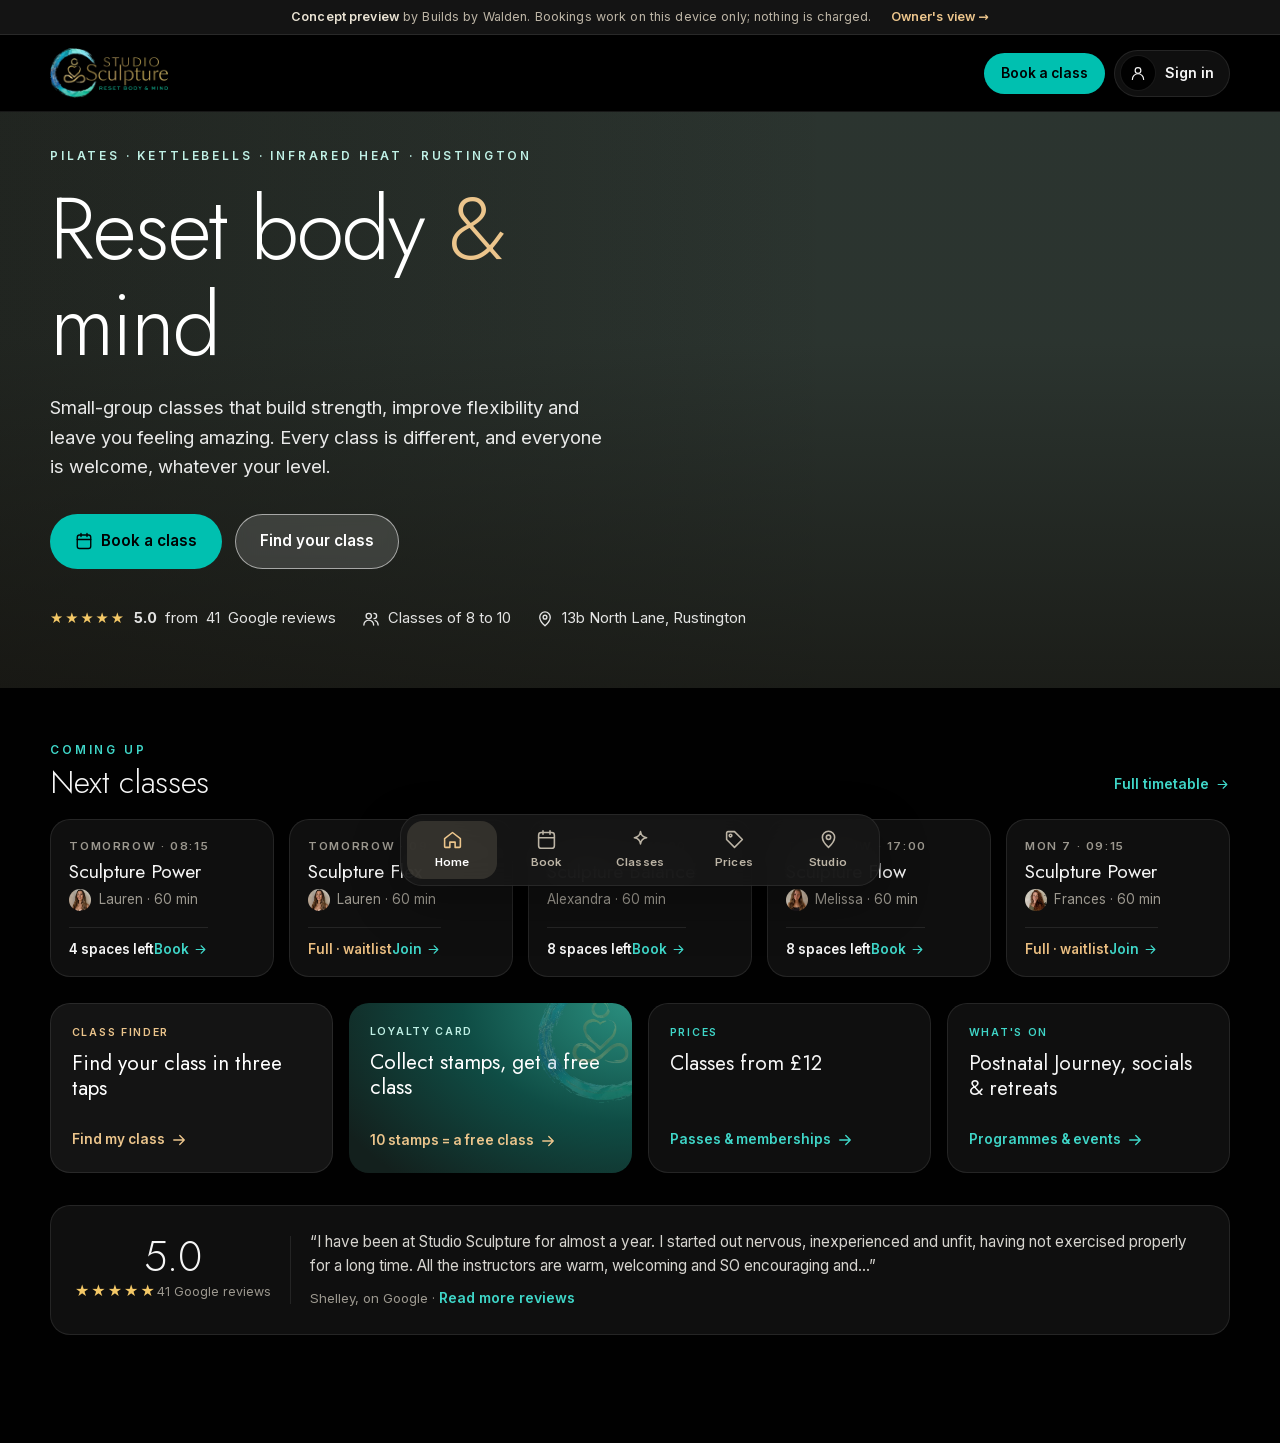
==== commit ad148dd7: "Studio Sculpture preview: dark theme to match studiosculpture.co.uk Co-Authored-By: Claude Opus 5.5 " ====
--- a/studio-sculpture/index.html
+++ b/studio-sculpture/index.html
@@ -6,13 +6,13 @@
 <meta name="robots" content="noindex, nofollow">
 <title>Studio Sculpture | Pilates, Kettlebell &amp; Infrared Classes in Rustington</title>
 <meta name="description" content="Small-group Pilates, kettlebell and infrared heat classes at Studio Sculpture, 13b North Lane, Rustington. Book online, track your loyalty card and find the right class for you.">
-<meta name="theme-color" content="#f7f3ec">
-<meta name="apple-mobile-web-app-capable" content="yes"><meta name="apple-mobile-web-app-status-bar-style" content="default"><meta name="apple-mobile-web-app-title" content="Sculpture">
+<meta name="theme-color" content="#010101">
+<meta name="apple-mobile-web-app-capable" content="yes"><meta name="apple-mobile-web-app-status-bar-style" content="black"><meta name="apple-mobile-web-app-title" content="Sculpture">
 <link rel="icon" href="img/favicon.png"><link rel="apple-touch-icon" href="img/icon-192.png"><link rel="manifest" href="manifest.webmanifest">
 <link rel="preload" as="font" href="fonts/jost-latin.woff2" type="font/woff2" crossorigin><link rel="preload" as="font" href="fonts/inter-latin.woff2" type="font/woff2" crossorigin>
 <link rel="preload" as="image" href="img/hero-sm.webp" media="(max-width:700px)"><link rel="preload" as="image" href="img/hero.webp" media="(min-width:701px)">
 <link rel="stylesheet" href="fonts/fonts.css?v=8">
-<link rel="stylesheet" href="styles.css?v=19">
+<link rel="stylesheet" href="styles.css?v=20">
 </head>
 <body class="tabbed">
 <svg width="0" height="0" style="position:absolute" aria-hidden="true">
@@ -217,9 +217,9 @@
 <div class="modal" id="modal" role="dialog" aria-modal="true"></div>
 <div class="toast" id="toast"></div>
 
-<script src="data.js?v=8"></script>
-<script src="store.js?v=11"></script>
-<script src="app.js?v=16"></script>
+<script src="data.js?v=20"></script>
+<script src="store.js?v=20"></script>
+<script src="app.js?v=20"></script>
 <script>
 /* if a script failed to load or run (patchy Wi-Fi, a stale copy), reload once, then offer a button */
 (function(){try{if(window.__ss){sessionStorage.removeItem("ss-boot");return}if(!sessionStorage.getItem("ss-boot")){sessionStorage.setItem("ss-boot","1");location.reload();return}}catch(e){}
--- a/studio-sculpture/styles.css
+++ b/studio-sculpture/styles.css
@@ -1,11 +1,13 @@
 /* Studio Sculpture concept: colours from their logo (gold wordmark, teal brushstroke) and their studio (ivory walls, warm wood, greenery) */
 :root{
-  --ivory:#f7f3ec; --paper:#fffdf9; --sand:#efe6d8; --stone:#e4d9c6;
-  --ink:#1c1b18; --text:#2f2c26; --muted:#6c665b; --line:rgba(28,27,24,.1);
-  --gold:#b9975a; --gold-deep:#8a6a2e; --gold-soft:#e8d8b4;
-  --teal:#2bb39b; --teal-deep:#0f6e60; --teal-soft:#dff3ee;
-  --heat:#d9622b; --heat-soft:#fbe7dc;
-  --radius:18px; --shadow:0 18px 50px rgba(28,27,24,.10); --max:1180px;
+  /* dark, to match studiosculpture.co.uk: near-black, off-white text, their teal (#00c0b0) and gold (#dca35a) */
+  color-scheme:dark;
+  --ivory:#010101; --paper:#0f0f0f; --sand:#171717; --stone:#2c2c2c; --deep:#141414; --on-light:#010101;
+  --ink:#f5f5f5; --text:#d6d4cf; --muted:#9c988f; --line:rgba(255,255,255,.09);
+  --gold:#dca35a; --gold-deep:#e9bd80; --gold-soft:rgba(220,163,90,.15); --gold-hi:#ecc58c;
+  --teal:#00c0b0; --teal-deep:#3fd6c8; --teal-soft:rgba(0,192,176,.14);
+  --heat:#e8763f; --heat-soft:rgba(232,118,63,.15);
+  --radius:18px; --shadow:0 18px 50px rgba(0,0,0,.55); --max:1180px;
 }
 *{box-sizing:border-box;margin:0;padding:0}
 html{scroll-behavior:smooth;scroll-padding-top:84px}
@@ -27,23 +29,23 @@
 /* buttons */
 .btn{display:inline-flex;align-items:center;justify-content:center;gap:.5rem;padding:.9rem 1.5rem;border-radius:999px;border:1px solid transparent;font-weight:600;font-size:.95rem;text-decoration:none;transition:transform .15s,box-shadow .2s,background .2s,color .2s;min-height:46px;white-space:nowrap}
 .btn:hover{transform:translateY(-1px)}
-.btn-primary{background:var(--teal-deep);color:#fff}.btn-primary:hover{background:#0b5a4f;box-shadow:0 10px 24px rgba(15,110,96,.25)}
-.btn-dark{background:var(--ink);color:#fff}.btn-dark:hover{background:#000}
-.btn-ghost{background:transparent;border-color:rgba(28,27,24,.22);color:var(--ink)}.btn-ghost:hover{border-color:var(--ink)}
+.btn-primary{background:var(--teal);color:var(--on-light)}.btn-primary:hover{background:#2fd3c4;box-shadow:0 10px 26px rgba(0,192,176,.28)}
+.btn-dark{background:var(--deep);color:#fff}.btn-dark:hover{background:#1c1c1c}
+.btn-ghost{background:transparent;border-color:rgba(255,255,255,.2);color:var(--ink)}.btn-ghost:hover{border-color:var(--ink)}
 .btn-light{background:rgba(255,255,255,.14);border-color:rgba(255,255,255,.55);color:#fff;backdrop-filter:blur(6px)}.btn-light:hover{background:rgba(255,255,255,.25)}
-.btn-gold{background:var(--gold);color:#fff}.btn-gold:hover{background:var(--gold-deep)}
+.btn-gold{background:var(--gold);color:var(--on-light)}.btn-gold:hover{background:var(--gold-deep)}
 .btn-sm{padding:.55rem 1rem;min-height:38px;font-size:.86rem}
 .btn[disabled]{opacity:.45;cursor:not-allowed;transform:none;box-shadow:none}
 .ic{width:18px;height:18px;flex:none;stroke:currentColor;fill:none;stroke-width:1.8;stroke-linecap:round;stroke-linejoin:round}
 
 /* demo ribbon */
-.demo-bar{background:var(--ink);color:#bdb5a6;font-size:.78rem;padding:.45rem 1rem;display:flex;justify-content:center;align-items:center;gap:1.2rem;letter-spacing:.01em;white-space:nowrap}
+.demo-bar{background:var(--deep);border-bottom:1px solid var(--line);color:#bdb5a6;font-size:.78rem;padding:.45rem 1rem;display:flex;justify-content:center;align-items:center;gap:1.2rem;letter-spacing:.01em;white-space:nowrap}
 @media (max-width:640px){.demo-bar{font-size:.72rem;justify-content:space-between;gap:.6rem;padding:.4rem .9rem}}
 .demo-bar b{color:#e9e2d3;font-weight:600}
-.demo-bar a{color:var(--gold-soft);font-weight:600;text-decoration:none;white-space:nowrap}
+.demo-bar a{color:var(--gold-hi);font-weight:600;text-decoration:none;white-space:nowrap}
 
 /* header */
-.nav{position:sticky;top:0;z-index:40;background:rgba(247,243,236,.88);backdrop-filter:blur(14px);border-bottom:1px solid var(--line)}
+.nav{position:sticky;top:0;z-index:40;background:rgba(1,1,1,.86);backdrop-filter:blur(14px);border-bottom:1px solid var(--line)}
 .nav-inner{display:flex;align-items:center;justify-content:space-between;height:76px;gap:1rem}
 .brand img{height:50px;width:auto}
 .links{display:flex;align-items:center;gap:1.6rem}
@@ -63,7 +65,7 @@
 .hero-content{position:relative;z-index:2;padding:0 0 clamp(3rem,7vw,5.5rem)}
 .hero .eyebrow{color:#bff0e5}
 .hero h1{color:#fff;font-size:clamp(2.8rem,7vw,5.4rem);font-weight:300;letter-spacing:-.02em;max-width:12ch}
-.hero h1 em{font-style:normal;color:var(--gold-soft)}
+.hero h1 em{font-style:normal;color:var(--gold-hi)}
 .hero p{font-size:1.15rem;max-width:560px;margin:1.2rem 0 2rem;color:rgba(255,255,255,.9)}
 .hero-ctas{display:flex;flex-wrap:wrap;gap:.8rem}
 .hero-meta{display:flex;flex-wrap:wrap;gap:1.6rem;margin-top:2.4rem;font-size:.92rem;color:rgba(255,255,255,.88)}
@@ -87,7 +89,7 @@
 .nc-who img{width:22px;height:22px;border-radius:50%;object-fit:cover}
 .nc-foot{display:flex;justify-content:space-between;align-items:center;margin-top:auto;padding-top:.7rem;border-top:1px solid var(--line);font-size:.84rem}
 .nc-who{margin-bottom:.7rem}
-.nc-left{font-weight:600;color:var(--ink)}.nc-left.low{color:#a2441a}.nc-left.full{color:var(--gold-deep)}
+.nc-left{font-weight:600;color:var(--ink)}.nc-left.low{color:#f3a273}.nc-left.full{color:var(--gold-deep)}
 .nc-go{display:inline-flex;align-items:center;gap:.25rem;color:var(--teal-deep);font-weight:600}
 .nc-go .ic{width:15px;height:15px}
 
@@ -103,19 +105,19 @@
 .stat span{font-size:.82rem;color:var(--muted);letter-spacing:.06em;text-transform:uppercase}
 
 /* class finder quiz */
-.quiz-cta{display:flex;align-items:center;gap:.9rem;width:100%;text-align:left;background:var(--ink);color:#ece6da;border:0;border-radius:18px;padding:.9rem 1.1rem;margin-bottom:1.4rem;position:relative;overflow:hidden}
+.quiz-cta{display:flex;align-items:center;gap:.9rem;width:100%;text-align:left;background:var(--deep);border:1px solid var(--line)!important;color:#ece6da;border:0;border-radius:18px;padding:.9rem 1.1rem;margin-bottom:1.4rem;position:relative;overflow:hidden}
 .quiz-cta::after{content:"";position:absolute;right:-40px;top:-50px;width:170px;height:170px;background:url(img/mark.webp) center/contain no-repeat;opacity:.14}
-.quiz-cta .qc-ic{width:40px;height:40px;border-radius:12px;background:rgba(232,216,180,.16);color:var(--gold-soft);display:grid;place-items:center;flex:none}
+.quiz-cta .qc-ic{width:40px;height:40px;border-radius:12px;background:rgba(232,216,180,.16);color:var(--gold-hi);display:grid;place-items:center;flex:none}
 .quiz-cta b{display:block;color:#fff;font-weight:600;font-size:.95rem}.quiz-cta small{color:#bdb5a6;font-size:.84rem}
-.quiz-cta .qc-arrow{margin-left:auto;color:var(--gold-soft);position:relative}
-.modal.dark{background:var(--ink);color:#ece6da}
+.quiz-cta .qc-arrow{margin-left:auto;color:var(--gold-hi);position:relative}
+.modal.dark{background:var(--deep);color:#ece6da}
 .modal.dark .x{background:rgba(255,255,255,.1);color:#fff}
-.modal.dark h3{color:#fff}.modal.dark .muted{color:#bdb5a6}.modal.dark .eyebrow{color:var(--gold-soft)}
+.modal.dark h3{color:#fff}.modal.dark .muted{color:#bdb5a6}.modal.dark .eyebrow{color:var(--gold-hi)}
 .quiz{position:relative;background:rgba(255,255,255,.05);border:1px solid rgba(255,255,255,.12);border-radius:20px;padding:1.5rem}
 .quiz h3{color:#fff;font-size:1.25rem;margin-bottom:1rem;font-weight:400}
 .quiz-opts{display:grid;gap:.6rem}
 .quiz-opt{text-align:left;border:1px solid rgba(255,255,255,.18);background:transparent;color:#f1ece2;border-radius:12px;padding:.85rem 1rem;transition:.15s}
-.quiz-opt:hover{border-color:var(--gold-soft);background:rgba(232,216,180,.08)}
+.quiz-opt:hover{border-color:var(--gold-hi);background:rgba(232,216,180,.08)}
 .quiz-steps{display:flex;gap:6px;margin-bottom:1rem}
 .quiz-steps i{height:3px;flex:1;border-radius:2px;background:rgba(255,255,255,.15)}
 .quiz-steps i.on{background:var(--gold)}
@@ -126,7 +128,7 @@
 /* classes */
 .filters{display:flex;flex-wrap:wrap;gap:.5rem;margin-bottom:1.8rem}
 .chip{border:1px solid var(--line);background:var(--paper);border-radius:999px;padding:.5rem 1rem;font-size:.88rem;font-weight:500;color:var(--text);min-height:40px}
-.chip.on{background:var(--ink);color:#fff;border-color:var(--ink)}
+.chip.on{background:var(--ink);color:var(--on-light);border-color:var(--ink)}
 .class-grid{display:grid;grid-template-columns:repeat(3,1fr);gap:1.2rem}
 .class-card{background:var(--paper);border:1px solid var(--line);border-radius:var(--radius);padding:1.5rem;display:flex;flex-direction:column;gap:.7rem;cursor:pointer;transition:transform .2s,box-shadow .2s,border-color .2s;text-align:left;color:inherit}
 .class-card:hover{transform:translateY(-3px);box-shadow:var(--shadow);border-color:transparent}
@@ -134,9 +136,9 @@
 .class-card p{font-size:.92rem;color:var(--muted);flex:1;display:-webkit-box;-webkit-line-clamp:4;-webkit-box-orient:vertical;overflow:hidden}
 .class-meta{display:flex;align-items:center;justify-content:space-between;gap:.6rem;font-size:.8rem;color:var(--muted);border-top:1px solid var(--line);padding-top:.8rem}
 .badge{display:inline-flex;align-items:center;gap:.3rem;font-size:.72rem;font-weight:600;letter-spacing:.04em;text-transform:uppercase;border-radius:999px;padding:.25rem .6rem;background:var(--teal-soft);color:var(--teal-deep)}
-.badge.heat{background:var(--heat-soft);color:#a2441a}
-.badge.mums{background:#f7e4ef;color:#9b2c66}
-.badge.online{background:#e3ecfa;color:#2a5aa8}
+.badge.heat{background:var(--heat-soft);color:#f3a273}
+.badge.mums{background:rgba(236,110,170,.15);color:#f3a6ca}
+.badge.online{background:rgba(90,140,230,.16);color:#a3c1f6}
 .badge.gold{background:var(--gold-soft);color:var(--gold-deep)}
 .intensity{display:inline-flex;gap:3px;align-items:center}
 .intensity i{width:14px;height:5px;border-radius:3px;background:var(--stone)}
@@ -147,11 +149,11 @@
 .tt-day{flex:none;border:1px solid var(--line);background:var(--paper);border-radius:16px;padding:.6rem .9rem;min-width:74px;text-align:center;color:var(--text)}
 .tt-day b{display:block;font-family:"Jost";font-size:1.35rem;font-weight:400;color:var(--ink);line-height:1.1}
 .tt-day small{font-size:.72rem;letter-spacing:.12em;text-transform:uppercase;color:var(--muted)}
-.tt-day.on{background:var(--ink);border-color:var(--ink)}.tt-day.on b,.tt-day.on small{color:#fff}
-.tt-day.today small{color:var(--teal-deep)}.tt-day.on.today small{color:#bff0e5}
+.tt-day.on{background:var(--ink);border-color:var(--ink)}.tt-day.on b,.tt-day.on small{color:var(--on-light)}
+.tt-day.today small{color:var(--teal-deep)}.tt-day.on.today small{color:#00877b}
 .tt-list{display:grid;gap:.7rem}
 .slot{display:grid;grid-template-columns:96px 1fr auto;gap:1.2rem;align-items:center;background:var(--paper);border:1px solid var(--line);border-radius:16px;padding:1rem 1.2rem;transition:border-color .2s}
-.slot:hover{border-color:rgba(28,27,24,.22)}
+.slot:hover{border-color:rgba(255,255,255,.2)}
 .slot .time b{display:block;font-family:"Jost";font-size:1.35rem;font-weight:400;color:var(--ink)}
 .slot .time small{color:var(--muted);font-size:.8rem}
 .slot h4{font-size:1.12rem;font-weight:500;margin-bottom:.15rem}
@@ -162,7 +164,7 @@
 .spaces b{display:block;font-weight:600;color:var(--ink)}
 .spaces .bar{height:4px;border-radius:2px;background:var(--stone);margin-top:.35rem;overflow:hidden}
 .spaces .bar i{display:block;height:100%;background:var(--teal)}
-.spaces.low b{color:#a2441a}.spaces.low .bar i{background:var(--heat)}
+.spaces.low b{color:#f3a273}.spaces.low .bar i{background:var(--heat)}
 .slot.past{opacity:.5}
 .slot.mine{border-color:var(--teal);background:linear-gradient(90deg,var(--teal-soft),var(--paper) 40%)}
 .tt-empty{padding:2.5rem;text-align:center;color:var(--muted);background:var(--paper);border-radius:16px;border:1px dashed var(--line)}
@@ -170,7 +172,7 @@
 /* pricing */
 .price-grid{display:grid;grid-template-columns:repeat(4,1fr);gap:1.1rem;align-items:stretch}
 .price{background:var(--paper);border:1px solid var(--line);border-radius:22px;padding:1.8rem 1.5rem;display:flex;flex-direction:column;gap:.8rem;position:relative}
-.price.feature{background:var(--ink);color:#e8e1d3;border-color:var(--ink)}
+.price.feature{background:var(--deep);color:#e8e1d3;border-color:rgba(220,163,90,.45)}
 .price.feature h3,.price.feature .amt{color:#fff}
 .price h3{font-size:1.2rem;font-weight:500}
 .price .amt{font-family:"Jost";font-size:2.6rem;font-weight:300;color:var(--ink);line-height:1}
@@ -178,7 +180,7 @@
 .price.feature .amt small{color:#bdb5a6}
 .price ul{list-style:none;display:grid;gap:.45rem;font-size:.9rem;flex:1}
 .price li{display:flex;gap:.5rem}
-.price li::before{content:"";width:16px;height:16px;flex:none;margin-top:3px;border-radius:50%;background:var(--teal-soft) url("data:image/svg+xml,%3Csvg xmlns='http://www.w3.org/2000/svg' viewBox='0 0 24 24' fill='none' stroke='%230f6e60' stroke-width='3' stroke-linecap='round' stroke-linejoin='round'%3E%3Cpath d='M6 12l4 4 8-8'/%3E%3C/svg%3E") center/11px no-repeat}
+.price li::before{content:"";width:16px;height:16px;flex:none;margin-top:3px;border-radius:50%;background:var(--teal-soft) url("data:image/svg+xml,%3Csvg xmlns='http://www.w3.org/2000/svg' viewBox='0 0 24 24' fill='none' stroke='%2300c0b0' stroke-width='3' stroke-linecap='round' stroke-linejoin='round'%3E%3Cpath d='M6 12l4 4 8-8'/%3E%3C/svg%3E") center/11px no-repeat}
 .price.feature li::before{background:rgba(255,255,255,.12) url("data:image/svg+xml,%3Csvg xmlns='http://www.w3.org/2000/svg' viewBox='0 0 24 24' fill='none' stroke='%23e8d8b4' stroke-width='3' stroke-linecap='round' stroke-linejoin='round'%3E%3Cpath d='M6 12l4 4 8-8'/%3E%3C/svg%3E") center/11px no-repeat}
 .price .tag{position:absolute;top:-12px;left:1.5rem}
 .price-note{text-align:center;color:var(--muted);font-size:.88rem;margin-top:1.4rem}
@@ -194,8 +196,8 @@
 .stamp{aspect-ratio:1;border-radius:50%;border:1.5px dashed rgba(255,255,255,.35);display:grid;place-items:center;position:relative}
 .stamp.on{border:0;background:rgba(232,216,180,.16)}
 .stamp.on::after{content:"";position:absolute;inset:10%;background:url(img/mark.webp) center/contain no-repeat;filter:drop-shadow(0 2px 4px rgba(0,0,0,.3))}
-.stamp.reward{border-color:var(--gold-soft)}
-.stamp.reward::before{content:"FREE";font-size:.62rem;letter-spacing:.12em;color:var(--gold-soft);font-weight:700}
+.stamp.reward{border-color:var(--gold-hi)}
+.stamp.reward::before{content:"FREE";font-size:.62rem;letter-spacing:.12em;color:var(--gold-hi);font-weight:700}
 .stamp.reward.on::before{content:""}
 .stamp.new{animation:stampIn .7s cubic-bezier(.2,1.6,.4,1)}
 @keyframes stampIn{0%{transform:scale(2.2) rotate(-25deg);opacity:0}60%{opacity:1}100%{transform:scale(1) rotate(0)}}
@@ -260,7 +262,7 @@
 .map iframe{width:100%;height:100%;min-height:340px;border:0;filter:saturate(.75)}
 
 /* footer */
-footer.site{background:var(--ink);color:#bdb5a6;padding:3.5rem 0 2rem;font-size:.9rem}
+footer.site{background:var(--deep);border-top:1px solid var(--line);color:#bdb5a6;padding:3.5rem 0 2rem;font-size:.9rem}
 footer.site .cols{display:grid;grid-template-columns:1.3fr 1fr 1fr;gap:2rem}
 footer.site img{height:56px;width:auto;margin-bottom:1rem}
 footer.site h4{color:#fff;font-size:1rem;font-weight:400;margin-bottom:.8rem;letter-spacing:.06em}
@@ -270,28 +272,28 @@
 /* drawer + modal */
 .scrim{position:fixed;inset:0;background:rgba(20,18,14,.5);z-index:80;opacity:0;pointer-events:none;transition:opacity .25s}
 .scrim.open{opacity:1;pointer-events:auto}
-.modal{position:fixed;left:50%;top:50%;transform:translate(-50%,-46%);opacity:0;pointer-events:none;z-index:90;width:min(560px,calc(100% - 24px));max-height:calc(100vh - 32px);overflow:auto;background:var(--paper);border-radius:24px;box-shadow:0 40px 100px rgba(0,0,0,.3);transition:opacity .25s,transform .25s}
+.modal{position:fixed;left:50%;top:50%;transform:translate(-50%,-46%);opacity:0;pointer-events:none;z-index:90;width:min(560px,calc(100% - 24px));max-height:calc(100vh - 32px);overflow:auto;background:var(--paper);border-radius:24px;box-shadow:0 40px 100px rgba(0,0,0,.6);border:1px solid var(--line);transition:opacity .25s,transform .25s}
 .modal.open{opacity:1;transform:translate(-50%,-50%);pointer-events:auto}
 .modal-head{position:relative;padding:1.6rem 1.6rem 0}
 .modal-body{padding:1.2rem 1.6rem 1.6rem}
-.x{position:absolute;right:14px;top:14px;width:40px;height:40px;border-radius:50%;border:0;background:var(--ivory);display:grid;place-items:center;color:var(--ink)}
+.x{position:absolute;right:14px;top:14px;width:40px;height:40px;border-radius:50%;border:0;background:var(--sand);display:grid;place-items:center;color:var(--ink)}
 .drawer{position:fixed;right:0;top:0;bottom:0;width:min(440px,100%);background:var(--ivory);z-index:90;transform:translateX(100%);transition:transform .3s cubic-bezier(.2,.8,.2,1);overflow:auto;visibility:hidden}
 .drawer.open{transform:none;visibility:visible;box-shadow:-30px 0 80px rgba(0,0,0,.18)}
 .drawer-head{position:sticky;top:0;background:var(--ivory);padding:1.2rem 1.4rem;border-bottom:1px solid var(--line);display:flex;align-items:center;justify-content:space-between;z-index:2}
 .drawer-body{padding:1.4rem;display:grid;gap:1.4rem}
 .field{display:grid;gap:.35rem;margin-bottom:.9rem;font-size:.86rem;font-weight:600;color:var(--muted)}
-.field input,.field select{font:inherit;font-weight:400;color:var(--ink);padding:.8rem .95rem;border:1px solid rgba(28,27,24,.18);border-radius:12px;background:#fff;min-height:46px}
+.field input,.field select{font:inherit;font-weight:400;color:var(--ink);padding:.8rem .95rem;border:1px solid rgba(255,255,255,.14);border-radius:12px;background:var(--sand);min-height:46px}
 .field input:focus,.field select:focus{outline:2px solid rgba(43,179,155,.35);border-color:var(--teal)}
 .pay-opts{display:grid;gap:.6rem;margin:1rem 0}
-.pay-opt{display:flex;align-items:center;gap:.9rem;border:1.5px solid var(--line);border-radius:14px;padding:.9rem 1rem;background:#fff;text-align:left;width:100%;color:inherit}
+.pay-opt{display:flex;align-items:center;gap:.9rem;border:1.5px solid var(--line);border-radius:14px;padding:.9rem 1rem;background:var(--sand);text-align:left;width:100%;color:inherit}
 .pay-opt.on{border-color:var(--teal-deep);background:var(--teal-soft)}
 .pay-opt b{display:block;color:var(--ink)}
 .pay-opt small{color:var(--muted)}
 .pay-opt .rad{width:20px;height:20px;border-radius:50%;border:2px solid var(--stone);flex:none}
 .pay-opt.on .rad{border:6px solid var(--teal-deep)}
 .pay-opt .price-r{margin-left:auto;font-family:"Jost";font-size:1.15rem;color:var(--ink)}
-.note{background:var(--ivory);border-radius:12px;padding:.8rem 1rem;font-size:.86rem;color:var(--muted)}
-.note.heat{background:var(--heat-soft);color:#7a3412}
+.note{background:var(--sand);border-radius:12px;padding:.8rem 1rem;font-size:.86rem;color:var(--muted)}
+.note.heat{background:var(--heat-soft);color:#f5b996}
 .success{text-align:center;padding-top:1rem}
 .success .lcard{margin:0 auto 1.1rem;width:100%;max-width:360px;text-align:left;padding:1.2rem 1.25rem;border-radius:22px;box-shadow:0 18px 40px rgba(15,77,69,.28)}
 .success .lcard .stamps{gap:.5rem;max-width:300px}
@@ -306,12 +308,12 @@
 .miles{display:grid;grid-template-columns:repeat(3,1fr);gap:.6rem}
 .mile{background:var(--paper);border:1px solid var(--line);border-radius:14px;padding:.8rem .6rem;text-align:center;font-size:.76rem;color:var(--muted)}
 .mile .mi{width:38px;height:38px;border-radius:50%;margin:0 auto .4rem;display:grid;place-items:center;background:var(--sand);color:var(--muted);font-family:"Jost";font-size:.95rem}
-.mile.got{color:var(--ink)}.mile.got .mi{background:var(--gold);color:#fff}
+.mile.got{color:var(--ink)}.mile.got .mi{background:var(--gold);color:var(--on-light)}
 .kpis{display:grid;grid-template-columns:repeat(3,1fr);gap:.6rem}
 .kpi{background:var(--paper);border:1px solid var(--line);border-radius:14px;padding:.8rem;text-align:center}
 .kpi b{display:block;font-family:"Jost";font-size:1.6rem;font-weight:400;color:var(--ink);line-height:1.1}
 .kpi small{font-size:.74rem;color:var(--muted)}
-.toast{position:fixed;left:50%;bottom:24px;transform:translate(-50%,160%);visibility:hidden;background:var(--ink);color:#fff;padding:.85rem 1.2rem;border-radius:14px;z-index:120;font-size:.92rem;transition:transform .3s;max-width:calc(100% - 32px);box-shadow:0 14px 40px rgba(0,0,0,.25)}
+.toast{position:fixed;left:50%;bottom:24px;transform:translate(-50%,160%);visibility:hidden;background:var(--deep);color:#fff;border:1px solid rgba(255,255,255,.12);padding:.85rem 1.2rem;border-radius:14px;z-index:120;font-size:.92rem;transition:transform .3s;max-width:calc(100% - 32px);box-shadow:0 14px 40px rgba(0,0,0,.25)}
 .toast.show{transform:translate(-50%,0);visibility:visible}
 .h-sub{font-family:"Jost";font-size:1.15rem;font-weight:400;color:var(--ink);margin-bottom:.6rem}
 .muted{color:var(--muted)}
@@ -365,11 +367,11 @@
 .page-pad{padding-top:clamp(2rem,5vw,3.5rem);padding-bottom:3rem}
 .page-title{font-size:clamp(2.1rem,5vw,3.2rem);font-weight:300;margin-bottom:.8rem}
 .tabbar{position:fixed;left:50%;bottom:calc(14px + env(safe-area-inset-bottom));transform:translateX(-50%);z-index:60;display:flex;gap:4px;padding:6px;
-  background:rgba(28,27,24,.92);backdrop-filter:blur(16px);border-radius:22px;box-shadow:0 18px 50px rgba(0,0,0,.28);width:min(520px,calc(100% - 20px))}
+  background:rgba(22,22,22,.92);border:1px solid rgba(255,255,255,.08);backdrop-filter:blur(16px);border-radius:22px;box-shadow:0 18px 50px rgba(0,0,0,.28);width:min(520px,calc(100% - 20px))}
 .tabbar a{flex:1;display:flex;flex-direction:column;align-items:center;gap:3px;padding:.55rem .2rem .45rem;border-radius:16px;color:#bdb5a6;text-decoration:none;font-size:.72rem;font-weight:600;letter-spacing:.02em;transition:background .2s,color .2s}
 .tabbar a .ic{width:21px;height:21px}
 .tabbar a.on{background:rgba(232,216,180,.14);color:#fff}
-.tabbar a.on .ic{color:var(--gold-soft)}
+.tabbar a.on .ic{color:var(--gold-hi)}
 .hero.short{min-height:min(64vh,620px)}
 .hero.short .hero-content{padding-bottom:clamp(2.2rem,5vw,3.6rem)}
 .home-tiles{display:grid;grid-template-columns:repeat(4,1fr);gap:1rem;padding-top:1.6rem}
@@ -378,11 +380,11 @@
 .tile .eyebrow{margin-bottom:.2rem;font-size:.66rem;letter-spacing:.16em}
 .tile b{font-family:"Jost";font-weight:400;font-size:1.3rem;color:var(--ink);line-height:1.2;flex:1}
 .tile-go{display:inline-flex;align-items:center;gap:.35rem;font-size:.85rem;font-weight:600;color:var(--teal-deep)}
-.tile-dark{background:var(--ink);border-color:var(--ink)}
-.tile-dark b{color:#fff}.tile-dark .eyebrow{color:var(--gold-soft)}.tile-dark .tile-go{color:var(--gold-soft)}
+.tile-dark{background:var(--deep);border-color:var(--line)}
+.tile-dark b{color:#fff}.tile-dark .eyebrow{color:var(--gold-hi)}.tile-dark .tile-go{color:var(--gold-hi)}
 .tile-card{background:radial-gradient(120% 140% at 100% 0%,#2a8f7f 0%,#0f4d45 50%,#13201d 100%);border:0;position:relative;overflow:hidden}
 .tile-card::after{content:"";position:absolute;right:-30px;top:-30px;width:130px;height:130px;background:url(img/mark.webp) center/contain no-repeat;opacity:.25}
-.tile-card b{color:#fff}.tile-card .eyebrow{color:#bff0e5}.tile-card .tile-go{color:var(--gold-soft)}
+.tile-card b{color:#fff}.tile-card .eyebrow{color:#bff0e5}.tile-card .tile-go{color:var(--gold-hi)}
 .home-review{margin:2rem 0 1rem;background:var(--paper);border:1px solid var(--line);border-radius:20px;padding:1.5rem;display:grid;grid-template-columns:auto 1fr;gap:1.2rem;align-items:center}
 .home-review .score{text-align:center;padding-right:1.2rem;border-right:1px solid var(--line)}
 .home-review .score b{display:block;font-family:"Jost";font-size:2.6rem;font-weight:300;color:var(--ink);line-height:1}
@@ -392,7 +394,7 @@
 .subtabs{display:flex;gap:.4rem;overflow-x:auto;scrollbar-width:none;margin:0 -20px 2rem;padding:0 20px;position:sticky;top:76px;z-index:20;background:linear-gradient(var(--ivory) 80%,transparent);padding-top:.6rem;padding-bottom:.8rem}
 .subtabs::-webkit-scrollbar{display:none}
 .subtabs button{flex:none;border:1px solid var(--line);background:var(--paper);border-radius:999px;padding:.55rem 1.1rem;font-weight:600;font-size:.88rem;color:var(--text);min-height:42px}
-.subtabs button.on{background:var(--ink);border-color:var(--ink);color:#fff}
+.subtabs button.on{background:var(--ink);border-color:var(--ink);color:var(--on-light)}
 .sub{display:none}.sub.on{display:block;animation:pageIn .3s ease}
 .sub .sec-head h2{font-size:clamp(1.7rem,3.4vw,2.4rem)}
 #page-studio footer.site{margin-top:2rem}
@@ -438,7 +440,7 @@
 /* rewards: two tabs (24 Oct 2026) */
 .seg{display:grid;grid-template-columns:1fr 1fr;gap:4px;padding:4px;background:var(--paper);border:1px solid var(--line);border-radius:999px;max-width:460px;margin-bottom:2rem}
 .seg button{border:0;background:none;border-radius:999px;padding:.7rem .6rem;font-weight:600;font-size:.9rem;color:var(--text);min-height:44px}
-.seg button.on{background:var(--ink);color:#fff}
+.seg button.on{background:var(--ink);color:var(--on-light)}
 .rw{display:none}.rw.on{display:block;animation:pageIn .3s ease}
 .rw-for{font-family:"Jost";font-size:1.5rem;font-weight:300;color:var(--ink)}
 .rw .perks{margin-top:1.2rem}
@@ -449,8 +451,8 @@
 .pkg ul{list-style:none;padding:0;margin:1rem 0 0;display:grid;gap:.55rem}
 .pkg li{display:flex;gap:.5rem;align-items:flex-start;font-size:.95rem;color:var(--ink)}
 .pkg li .ic{width:18px;height:18px;flex:none;color:var(--teal-deep);margin-top:2px}
-.pkg-feature{background:var(--ink);border-color:var(--ink)}
-.pkg-feature h3,.pkg-feature li{color:#fff}.pkg-feature small{color:var(--gold-soft)}.pkg-feature li .ic{color:var(--gold-soft)}
+.pkg-feature{background:var(--deep);border-color:rgba(220,163,90,.45)}
+.pkg-feature h3,.pkg-feature li{color:#fff}.pkg-feature small{color:var(--gold-hi)}.pkg-feature li .ic{color:var(--gold-hi)}
 @media (max-width:820px){.pkgs{grid-template-columns:1fr}.pkg{padding:1.1rem 1.2rem}}
 @media (max-width:640px){.seg{margin-bottom:1.4rem}.seg button{font-size:.84rem}.rw-for{font-size:1.25rem}}
 /* ===== app polish (24 Oct 2026) ===== */
@@ -470,8 +472,8 @@
   .modal.dark::before{background:rgba(255,255,255,.25)}
   .quiz-cta{padding:.8rem .95rem;margin-bottom:1.1rem}
 }
-.boot-err{position:fixed;left:50%;bottom:calc(104px + env(safe-area-inset-bottom));transform:translateX(-50%);z-index:130;background:var(--ink);color:#fff;padding:.85rem 1.2rem;border-radius:14px;font-size:.92rem;box-shadow:0 14px 40px rgba(0,0,0,.25);max-width:calc(100% - 32px)}
-.boot-err a{color:var(--gold-soft);font-weight:600}
+.boot-err{position:fixed;left:50%;bottom:calc(104px + env(safe-area-inset-bottom));transform:translateX(-50%);z-index:130;background:var(--deep);border:1px solid rgba(255,255,255,.12);color:#fff;padding:.85rem 1.2rem;border-radius:14px;font-size:.92rem;box-shadow:0 14px 40px rgba(0,0,0,.25);max-width:calc(100% - 32px)}
+.boot-err a{color:var(--gold-hi);font-weight:600}
 .pkg-link{display:inline-flex;align-items:center;gap:.35rem;margin:-.2rem 0 1rem;color:var(--teal-deep);font-weight:600;font-size:.9rem;text-decoration:none}
 .pkg-link .ic{width:15px;height:15px}
 /* ===== tabs by sign-in state, My card page, personal home (24 Oct 2026) ===== */
@@ -528,7 +530,7 @@
 }
 /* profile button: a proper avatar */
 .acct-btn{border:1px solid var(--line);background:var(--paper);padding:.3rem .95rem .3rem .3rem;gap:.55rem;min-height:44px;transition:border-color .2s,box-shadow .2s}
-.acct-btn:hover{border-color:rgba(28,27,24,.22);box-shadow:0 6px 18px rgba(28,27,24,.08)}
+.acct-btn:hover{border-color:rgba(255,255,255,.2);box-shadow:none}
 .acct-btn .av{width:36px;height:36px;background:var(--ivory);color:var(--ink);border:1px solid var(--line);font-size:1rem}
 .acct-btn .av .ic{width:18px;height:18px;stroke-width:1.6}
 body.signed-in .acct-btn .av{background:radial-gradient(120% 120% at 100% 0%,#2a8f7f 0%,#0f4d45 55%,#13201d 100%);color:#fff;border:0;font-family:"Jost";font-weight:400;font-size:1.05rem;letter-spacing:.02em;box-shadow:inset 0 0 0 1px rgba(255,255,255,.12)}
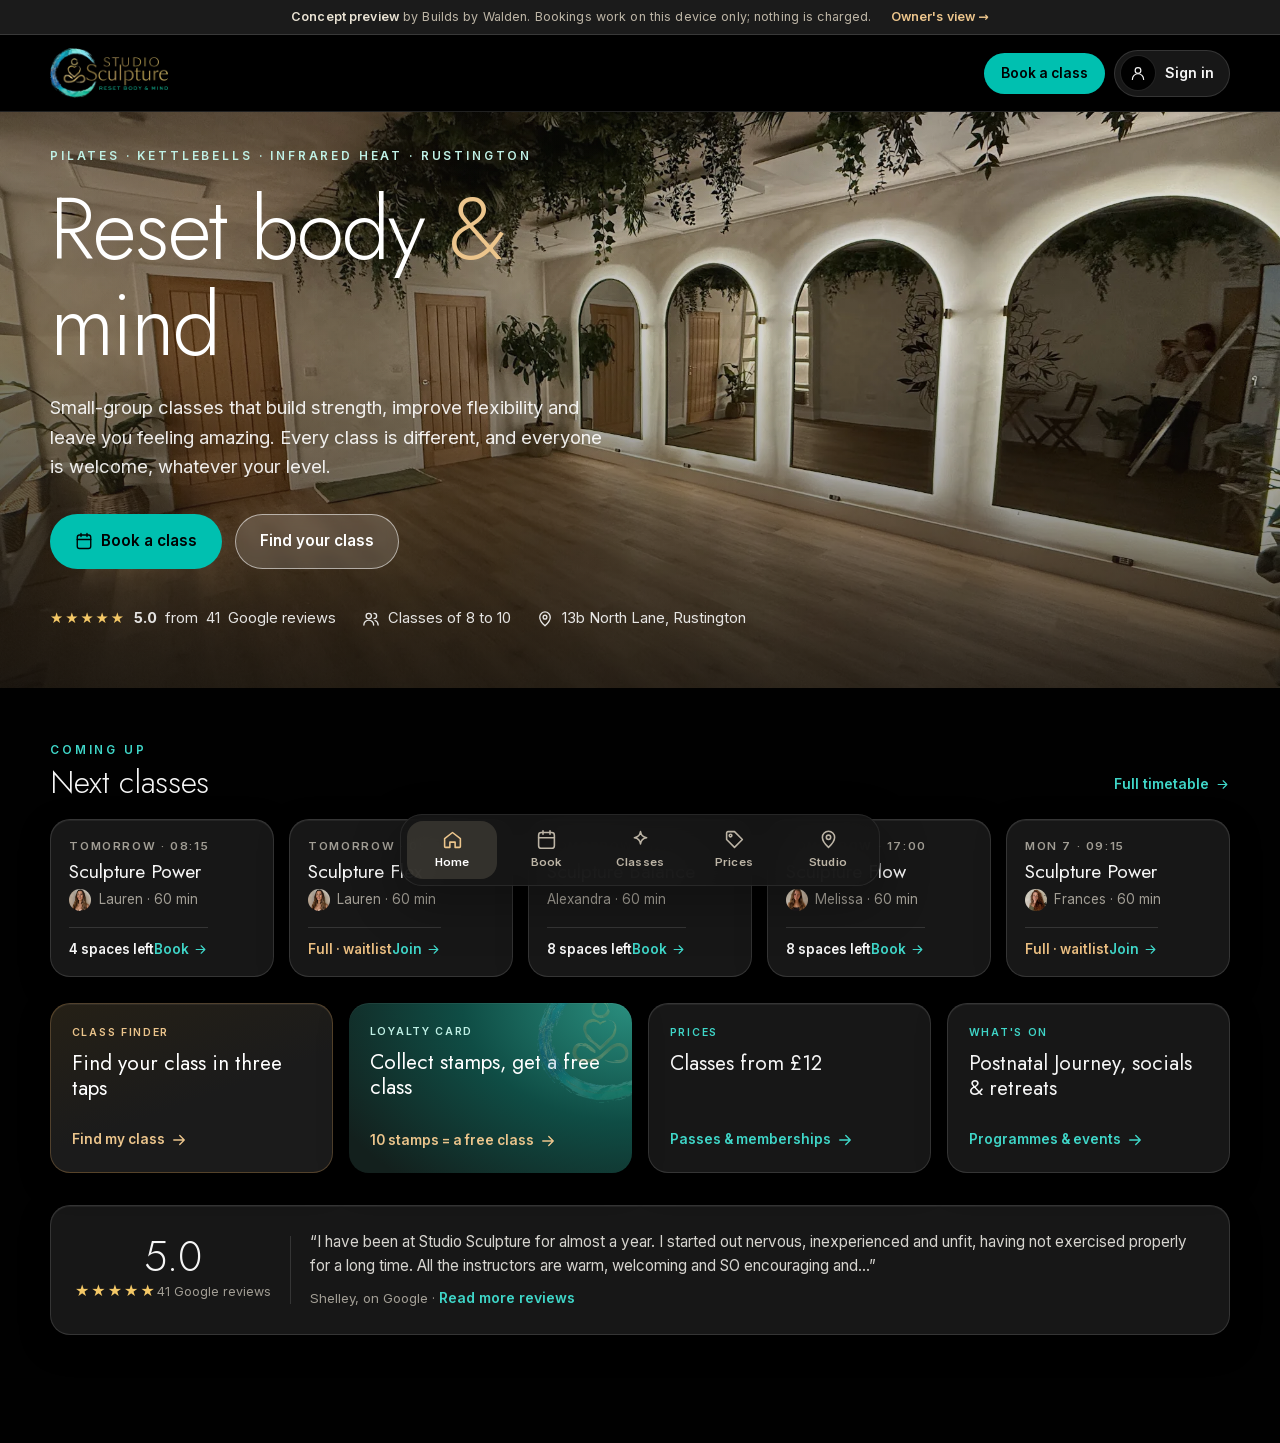
==== commit ebb031ab: "Studio Sculpture preview: lighter charcoal cards so tiles stand off the black Co-Authored-By: Claude" ====
--- a/studio-sculpture/index.html
+++ b/studio-sculpture/index.html
@@ -12,7 +12,7 @@
 <link rel="preload" as="font" href="fonts/jost-latin.woff2" type="font/woff2" crossorigin><link rel="preload" as="font" href="fonts/inter-latin.woff2" type="font/woff2" crossorigin>
 <link rel="preload" as="image" href="img/hero-sm.webp" media="(max-width:700px)"><link rel="preload" as="image" href="img/hero.webp" media="(min-width:701px)">
 <link rel="stylesheet" href="fonts/fonts.css?v=8">
-<link rel="stylesheet" href="styles.css?v=20">
+<link rel="stylesheet" href="styles.css?v=21">
 </head>
 <body class="tabbed">
 <svg width="0" height="0" style="position:absolute" aria-hidden="true">
--- a/studio-sculpture/styles.css
+++ b/studio-sculpture/styles.css
@@ -2,8 +2,8 @@
 :root{
   /* dark, to match studiosculpture.co.uk: near-black, off-white text, their teal (#00c0b0) and gold (#dca35a) */
   color-scheme:dark;
-  --ivory:#010101; --paper:#0f0f0f; --sand:#171717; --stone:#2c2c2c; --deep:#141414; --on-light:#010101;
-  --ink:#f5f5f5; --text:#d6d4cf; --muted:#9c988f; --line:rgba(255,255,255,.09);
+  --ivory:#010101; --paper:#171717; --sand:#212121; --stone:#363636; --deep:#1b1b1b; --on-light:#010101;
+  --ink:#f5f5f5; --text:#d6d4cf; --muted:#a29e95; --line:rgba(255,255,255,.13);
   --gold:#dca35a; --gold-deep:#e9bd80; --gold-soft:rgba(220,163,90,.15); --gold-hi:#ecc58c;
   --teal:#00c0b0; --teal-deep:#3fd6c8; --teal-soft:rgba(0,192,176,.14);
   --heat:#e8763f; --heat-soft:rgba(232,118,63,.15);
@@ -562,3 +562,8 @@
 :focus:not(:focus-visible){outline:none}
 :focus-visible{outline:2px solid var(--teal);outline-offset:2px}
 button,a{-webkit-touch-callout:none}
+/* tiles stand off the black: a lighter charcoal, a clearer edge and a soft top highlight (24 Oct 2026) */
+.tile,.next-card,.slot,.class-card,.price,.pkg,.event,.review,.visit-card,.list-item,.kpi,.mile,.wc-next,.payg,.home-review,.tt-day,.g-badge,.chip,.subtabs button,.seg,.quiz-cta,.tt-empty{box-shadow:inset 0 1px 0 rgba(255,255,255,.06),0 10px 30px rgba(0,0,0,.35)}
+.chip,.subtabs button,.seg,.tt-day{box-shadow:inset 0 1px 0 rgba(255,255,255,.06)}
+.tile:hover,.next-card:hover,.class-card:hover{border-color:rgba(255,255,255,.2);box-shadow:inset 0 1px 0 rgba(255,255,255,.08),0 16px 40px rgba(0,0,0,.5)}
+.tile-dark{background:linear-gradient(160deg,#252016 0%,#1b1b1b 55%)!important;border-color:rgba(220,163,90,.28)!important}
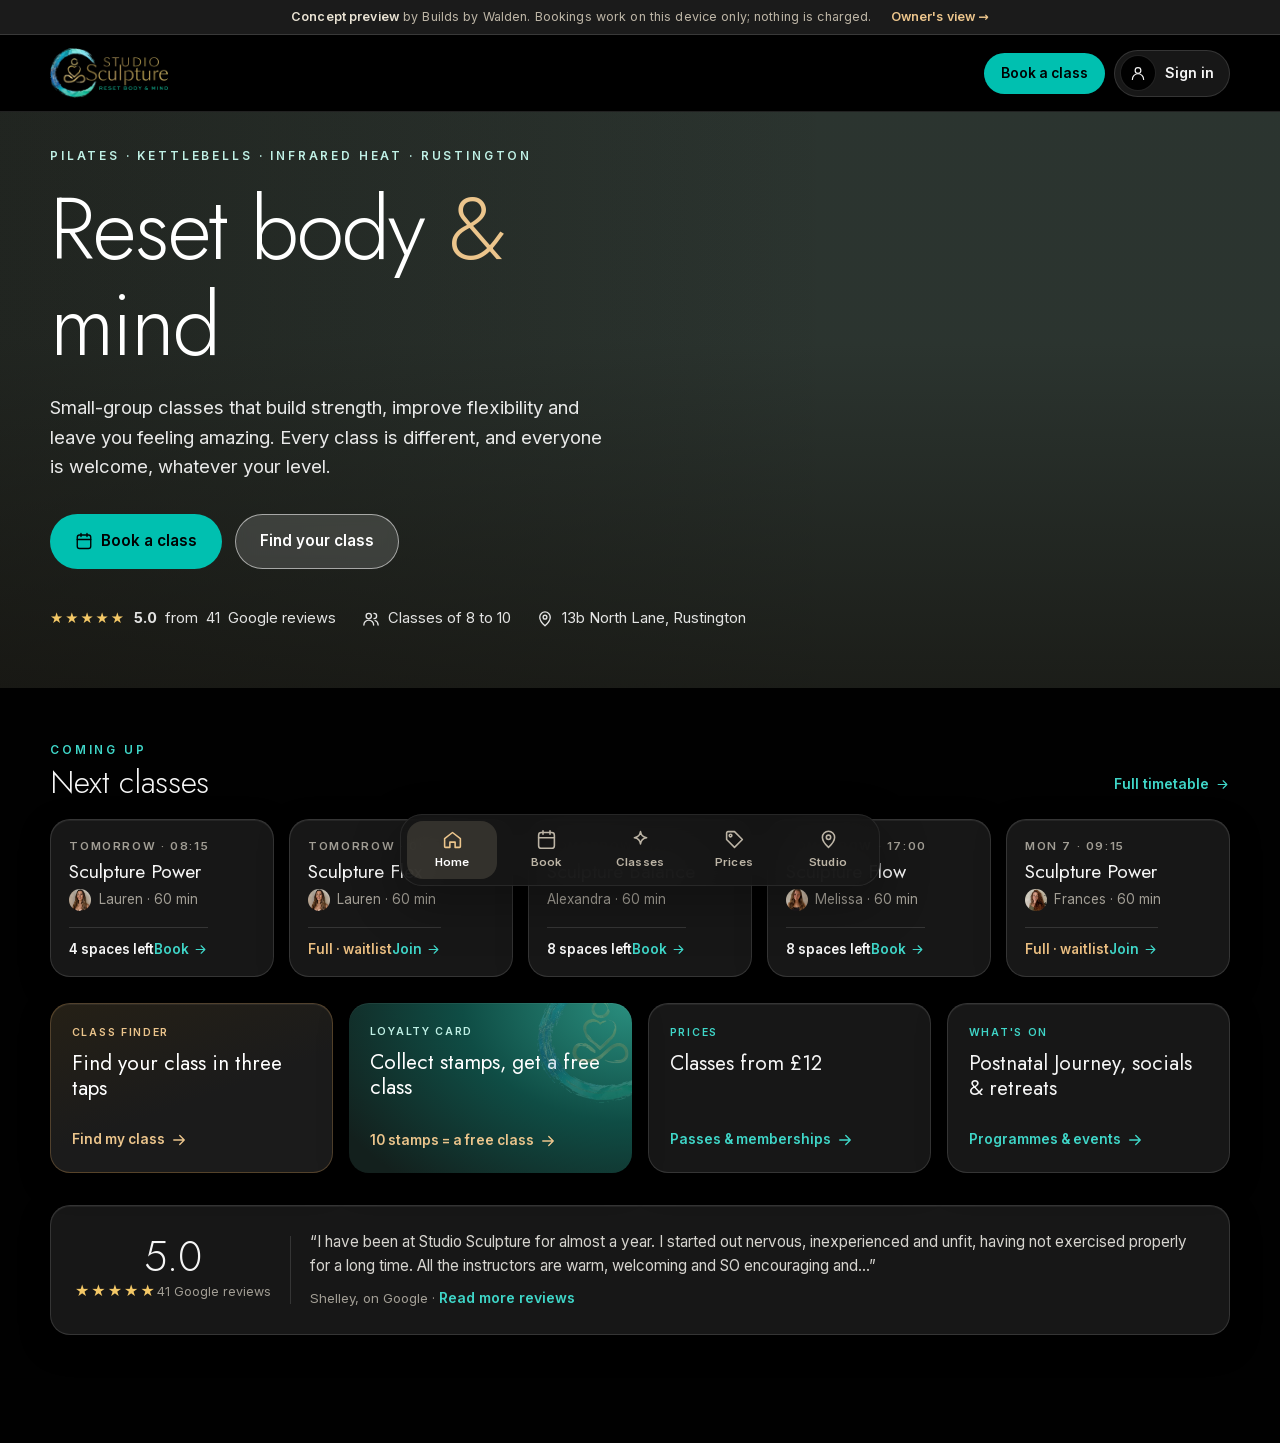
==== commit d8d80b3f: "Studio Sculpture preview: Gold and Platinum as metal cards Co-Authored-By: Claude Opus 5.5 <noreply@" ====
--- a/studio-sculpture/index.html
+++ b/studio-sculpture/index.html
@@ -12,7 +12,7 @@
 <link rel="preload" as="font" href="fonts/jost-latin.woff2" type="font/woff2" crossorigin><link rel="preload" as="font" href="fonts/inter-latin.woff2" type="font/woff2" crossorigin>
 <link rel="preload" as="image" href="img/hero-sm.webp" media="(max-width:700px)"><link rel="preload" as="image" href="img/hero.webp" media="(min-width:701px)">
 <link rel="stylesheet" href="fonts/fonts.css?v=8">
-<link rel="stylesheet" href="styles.css?v=21">
+<link rel="stylesheet" href="styles.css?v=24">
 </head>
 <body class="tabbed">
 <svg width="0" height="0" style="position:absolute" aria-hidden="true">
@@ -219,7 +219,7 @@
 
 <script src="data.js?v=20"></script>
 <script src="store.js?v=20"></script>
-<script src="app.js?v=20"></script>
+<script src="app.js?v=22"></script>
 <script>
 /* if a script failed to load or run (patchy Wi-Fi, a stale copy), reload once, then offer a button */
 (function(){try{if(window.__ss){sessionStorage.removeItem("ss-boot");return}if(!sessionStorage.getItem("ss-boot")){sessionStorage.setItem("ss-boot","1");location.reload();return}}catch(e){}
--- a/studio-sculpture/styles.css
+++ b/studio-sculpture/styles.css
@@ -567,3 +567,38 @@
 .chip,.subtabs button,.seg,.tt-day{box-shadow:inset 0 1px 0 rgba(255,255,255,.06)}
 .tile:hover,.next-card:hover,.class-card:hover{border-color:rgba(255,255,255,.2);box-shadow:inset 0 1px 0 rgba(255,255,255,.08),0 16px 40px rgba(0,0,0,.5)}
 .tile-dark{background:linear-gradient(160deg,#252016 0%,#1b1b1b 55%)!important;border-color:rgba(220,163,90,.28)!important}
+/* ===== Gold and Platinum as real metal cards (24 Oct 2026) ===== */
+.price.metal{border:0;overflow:hidden;isolation:isolate;transition:transform .25s ease,box-shadow .25s ease;will-change:transform;
+  box-shadow:0 26px 60px rgba(0,0,0,.6),inset 0 1px 0 rgba(255,255,255,.75),inset 0 -2px 0 rgba(0,0,0,.25),inset 0 0 0 1px rgba(255,255,255,.18)}
+.price.metal>*{position:relative;z-index:2}
+/* brushed grain + a soft glow that follows the mouse */
+.price.metal::before{content:"";position:absolute;inset:0;z-index:0;pointer-events:none;
+  background:radial-gradient(circle at var(--gx,30%) var(--gy,0%),rgba(255,255,255,.45),transparent 45%),
+             repeating-linear-gradient(97deg,rgba(255,255,255,.07) 0 1px,rgba(0,0,0,.04) 1px 2px,transparent 2px 4px);mix-blend-mode:overlay}
+/* the light sweeping across the metal */
+.price.metal::after{content:"";position:absolute;top:-60%;bottom:-60%;left:-70%;width:40%;z-index:1;pointer-events:none;
+  background:linear-gradient(100deg,transparent,rgba(255,255,255,.65),transparent);transform:skewX(-20deg);animation:metalSheen 7s ease-in-out infinite}
+.tier-platinum::after{animation-delay:1.4s}
+@keyframes metalSheen{0%,58%{left:-70%}100%{left:140%}}
+.tier-gold{background:linear-gradient(128deg,#6f4e17 0%,#b98a3d 14%,#e9c57c 30%,#fbe7b4 40%,#fff6dc 44%,#d8aa58 58%,#f0cd85 72%,#a77c33 88%,#6a4a16 100%)}
+.tier-platinum{background:linear-gradient(128deg,#4b5057 0%,#8f959e 14%,#d3d7dd 30%,#f1f3f6 40%,#ffffff 44%,#b5bac2 58%,#e2e5e9 72%,#8a9098 88%,#4e535a 100%)}
+.metal-top{display:flex;justify-content:space-between;align-items:center;margin-bottom:.2rem}
+.tier-name{font:600 .8rem/1 "Jost",sans-serif;letter-spacing:.38em;text-transform:uppercase;color:rgba(20,14,4,.62);text-shadow:0 1px 0 rgba(255,255,255,.45)}
+.tier-platinum .tier-name{color:rgba(10,12,16,.6)}
+.metal-mark{width:36px;height:auto;filter:grayscale(1) brightness(.35) contrast(1.4);opacity:.55;mix-blend-mode:multiply}
+.price.metal h3{color:#1d1407;font-weight:600;font-size:1.3rem;text-shadow:0 1px 0 rgba(255,255,255,.4)}
+.price.metal .amt{color:#140e04;font-weight:400;text-shadow:0 1px 0 rgba(255,255,255,.45)}
+.price.metal .amt small{color:rgba(20,14,4,.65)}
+.price.tier-platinum h3,.price.tier-platinum .amt{color:#101215}
+.price.tier-platinum .amt small{color:rgba(10,12,16,.62)}
+.price.metal ul{color:rgba(22,16,6,.86);font-weight:500}
+.price.tier-platinum ul{color:rgba(12,14,18,.86)}
+.tier-gold li::before{background:#141008 url("data:image/svg+xml,%3Csvg xmlns='http://www.w3.org/2000/svg' viewBox='0 0 24 24' fill='none' stroke='%23f2cf84' stroke-width='3' stroke-linecap='round' stroke-linejoin='round'%3E%3Cpath d='M6 12l4 4 8-8'/%3E%3C/svg%3E") center/11px no-repeat}
+.tier-platinum li::before{background:#111317 url("data:image/svg+xml,%3Csvg xmlns='http://www.w3.org/2000/svg' viewBox='0 0 24 24' fill='none' stroke='%23e9ecf0' stroke-width='3' stroke-linecap='round' stroke-linejoin='round'%3E%3Cpath d='M6 12l4 4 8-8'/%3E%3C/svg%3E") center/11px no-repeat}
+.price.metal .tag{position:static;align-self:flex-start;background:#111;color:#f2cf84;box-shadow:0 4px 12px rgba(0,0,0,.25)}
+.price.tier-platinum .tag{color:#eef0f3}
+.btn-metal{background:#0d0d0d;color:#f2cf84;border:0;font-weight:700;letter-spacing:.02em;box-shadow:0 10px 24px rgba(0,0,0,.35),inset 0 1px 0 rgba(255,255,255,.08)}
+.btn-metal:hover{background:#000;box-shadow:0 14px 30px rgba(0,0,0,.45)}
+.tier-platinum .btn-metal{color:#eef0f3}
+@media (prefers-reduced-motion:reduce){.price.metal::after{animation:none;display:none}}
+.price ul{align-content:start}
